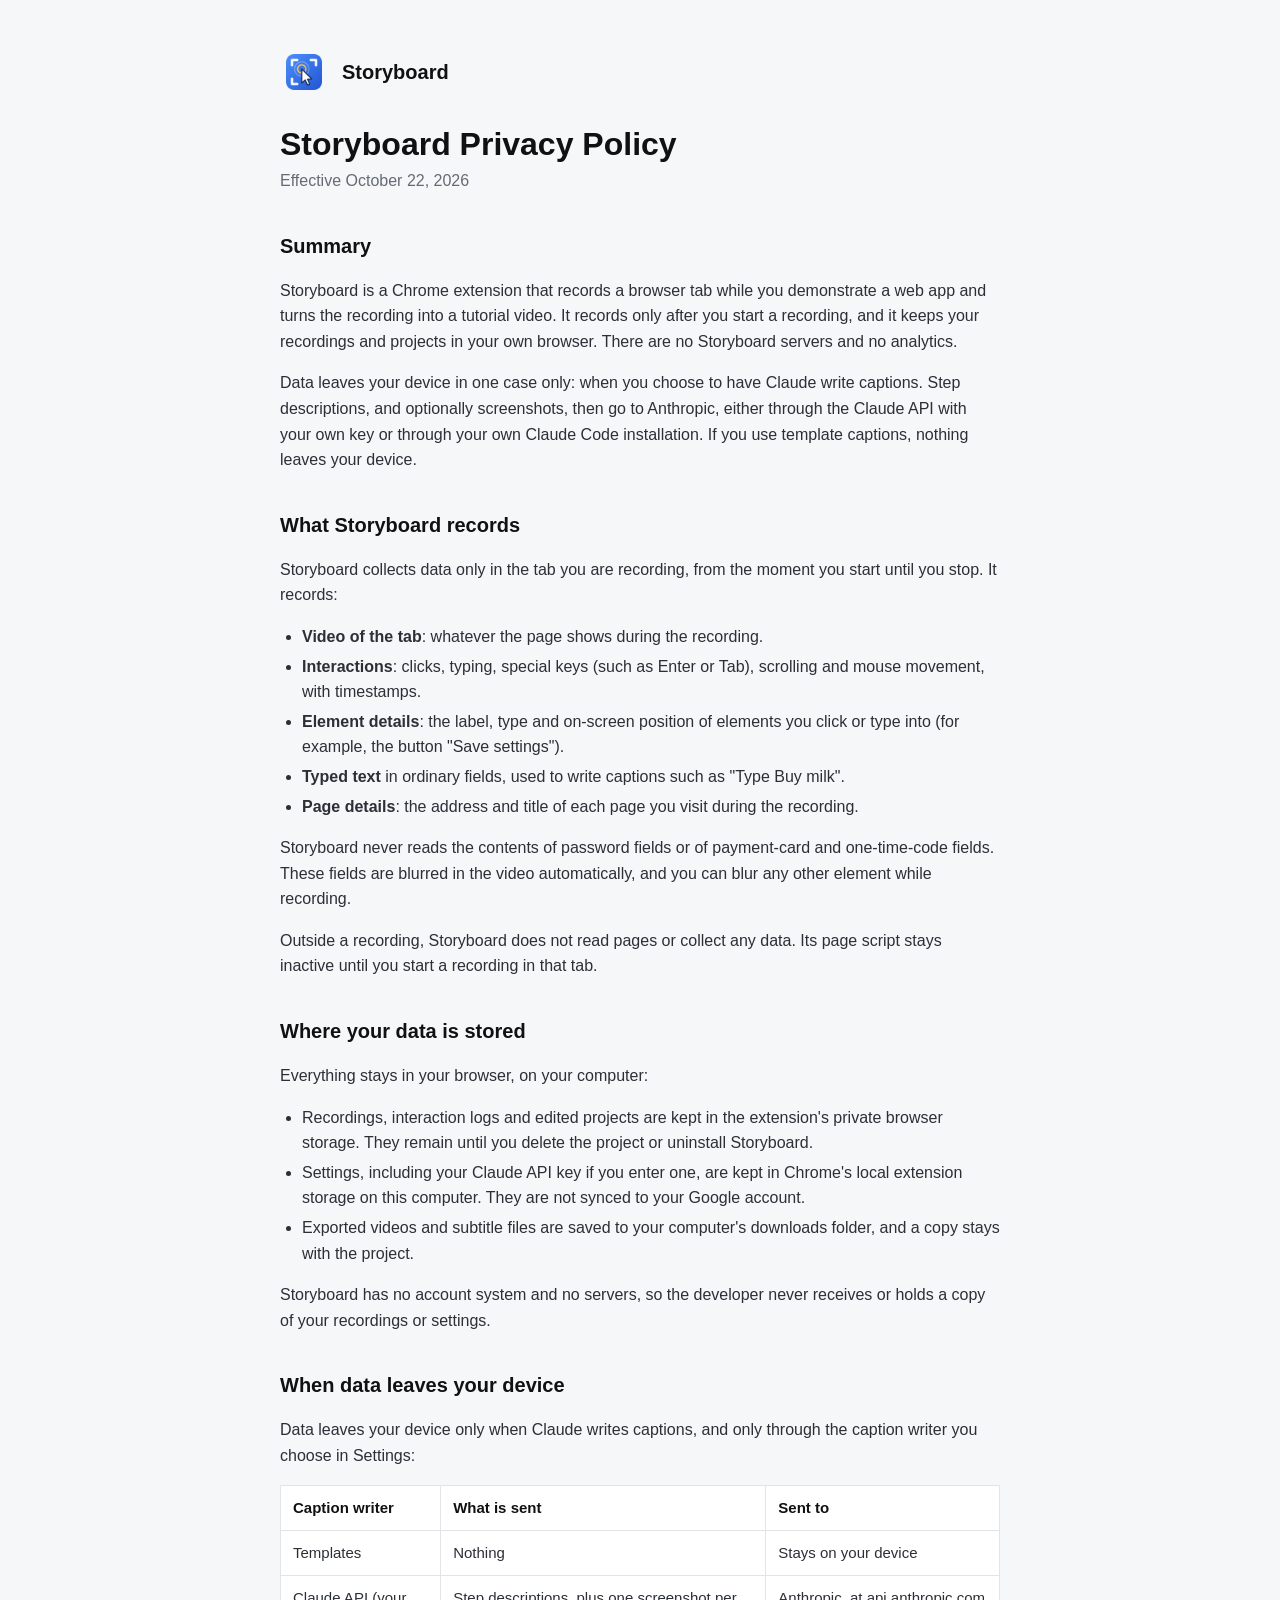
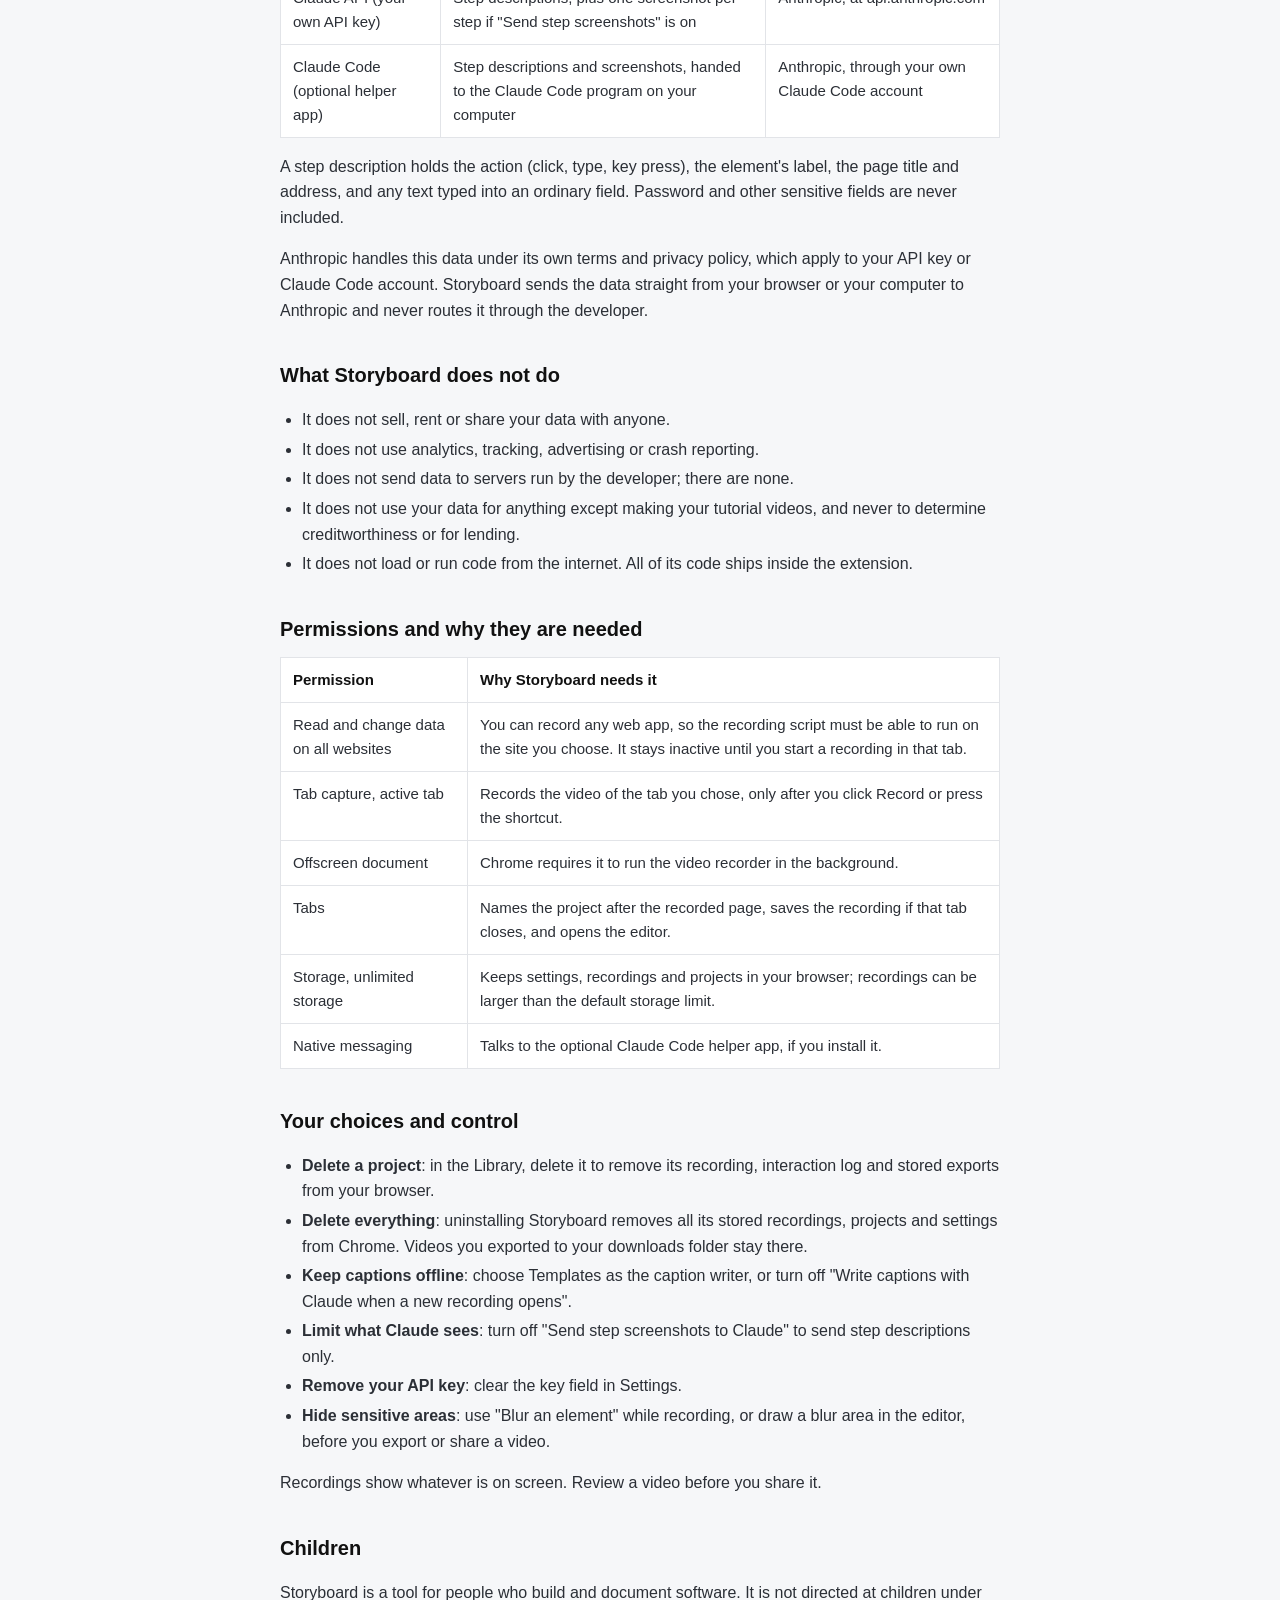
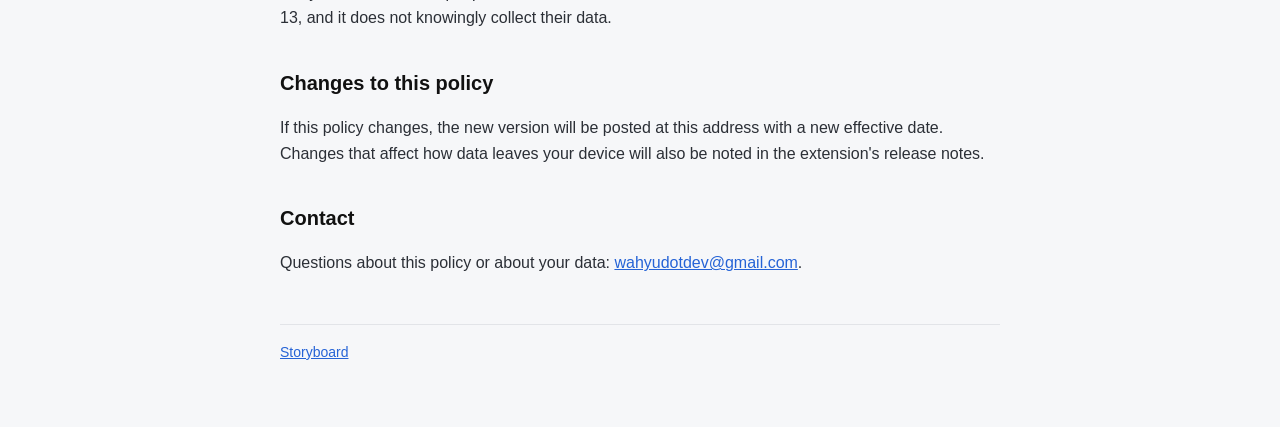
==== privacy/index.html @ 167a2e18 "Add Storyboard landing page and privacy policy Co-Authored-By: Claude Opus 5.5 (1M context) <noreply" ====
<!doctype html>
<html lang="en">
<head>
<meta charset="utf-8" />
<meta name="viewport" content="width=device-width, initial-scale=1" />
<title>Privacy Policy · Storyboard</title>
<meta name="description" content="How the Storyboard Chrome extension handles your data." />
<link rel="icon" href="../icon.png" />
<link rel="stylesheet" href="../style.css" />
</head>
<body>
<main>
  <header><img src="../icon.png" alt="" /><a href="../">Storyboard</a></header>
  <h1>Storyboard Privacy Policy</h1>
  <p class="meta">Effective October 22, 2026</p>

  <h2>Summary</h2>
  <p>Storyboard is a Chrome extension that records a browser tab while you demonstrate a web app and turns the recording into a tutorial video. It records only after you start a recording, and it keeps your recordings and projects in your own browser. There are no Storyboard servers and no analytics.</p>
  <p>Data leaves your device in one case only: when you choose to have Claude write captions. Step descriptions, and optionally screenshots, then go to Anthropic, either through the Claude API with your own key or through your own Claude Code installation. If you use template captions, nothing leaves your device.</p>

  <h2>What Storyboard records</h2>
  <p>Storyboard collects data only in the tab you are recording, from the moment you start until you stop. It records:</p>
  <ul>
    <li><strong>Video of the tab</strong>: whatever the page shows during the recording.</li>
    <li><strong>Interactions</strong>: clicks, typing, special keys (such as Enter or Tab), scrolling and mouse movement, with timestamps.</li>
    <li><strong>Element details</strong>: the label, type and on-screen position of elements you click or type into (for example, the button "Save settings").</li>
    <li><strong>Typed text</strong> in ordinary fields, used to write captions such as "Type Buy milk".</li>
    <li><strong>Page details</strong>: the address and title of each page you visit during the recording.</li>
  </ul>
  <p>Storyboard never reads the contents of password fields or of payment-card and one-time-code fields. These fields are blurred in the video automatically, and you can blur any other element while recording.</p>
  <p>Outside a recording, Storyboard does not read pages or collect any data. Its page script stays inactive until you start a recording in that tab.</p>

  <h2>Where your data is stored</h2>
  <p>Everything stays in your browser, on your computer:</p>
  <ul>
    <li>Recordings, interaction logs and edited projects are kept in the extension's private browser storage. They remain until you delete the project or uninstall Storyboard.</li>
    <li>Settings, including your Claude API key if you enter one, are kept in Chrome's local extension storage on this computer. They are not synced to your Google account.</li>
    <li>Exported videos and subtitle files are saved to your computer's downloads folder, and a copy stays with the project.</li>
  </ul>
  <p>Storyboard has no account system and no servers, so the developer never receives or holds a copy of your recordings or settings.</p>

  <h2>When data leaves your device</h2>
  <p>Data leaves your device only when Claude writes captions, and only through the caption writer you choose in Settings:</p>
  <table>
    <thead><tr><th>Caption writer</th><th>What is sent</th><th>Sent to</th></tr></thead>
    <tbody>
      <tr><td>Templates</td><td>Nothing</td><td>Stays on your device</td></tr>
      <tr><td>Claude API (your own API key)</td><td>Step descriptions, plus one screenshot per step if "Send step screenshots" is on</td><td>Anthropic, at api.anthropic.com</td></tr>
      <tr><td>Claude Code (optional helper app)</td><td>Step descriptions and screenshots, handed to the Claude Code program on your computer</td><td>Anthropic, through your own Claude Code account</td></tr>
    </tbody>
  </table>
  <p>A step description holds the action (click, type, key press), the element's label, the page title and address, and any text typed into an ordinary field. Password and other sensitive fields are never included.</p>
  <p>Anthropic handles this data under its own terms and privacy policy, which apply to your API key or Claude Code account. Storyboard sends the data straight from your browser or your computer to Anthropic and never routes it through the developer.</p>

  <h2>What Storyboard does not do</h2>
  <ul>
    <li>It does not sell, rent or share your data with anyone.</li>
    <li>It does not use analytics, tracking, advertising or crash reporting.</li>
    <li>It does not send data to servers run by the developer; there are none.</li>
    <li>It does not use your data for anything except making your tutorial videos, and never to determine creditworthiness or for lending.</li>
    <li>It does not load or run code from the internet. All of its code ships inside the extension.</li>
  </ul>

  <h2>Permissions and why they are needed</h2>
  <table>
    <thead><tr><th>Permission</th><th>Why Storyboard needs it</th></tr></thead>
    <tbody>
      <tr><td>Read and change data on all websites</td><td>You can record any web app, so the recording script must be able to run on the site you choose. It stays inactive until you start a recording in that tab.</td></tr>
      <tr><td>Tab capture, active tab</td><td>Records the video of the tab you chose, only after you click Record or press the shortcut.</td></tr>
      <tr><td>Offscreen document</td><td>Chrome requires it to run the video recorder in the background.</td></tr>
      <tr><td>Tabs</td><td>Names the project after the recorded page, saves the recording if that tab closes, and opens the editor.</td></tr>
      <tr><td>Storage, unlimited storage</td><td>Keeps settings, recordings and projects in your browser; recordings can be larger than the default storage limit.</td></tr>
      <tr><td>Native messaging</td><td>Talks to the optional Claude Code helper app, if you install it.</td></tr>
    </tbody>
  </table>

  <h2>Your choices and control</h2>
  <ul>
    <li><strong>Delete a project</strong>: in the Library, delete it to remove its recording, interaction log and stored exports from your browser.</li>
    <li><strong>Delete everything</strong>: uninstalling Storyboard removes all its stored recordings, projects and settings from Chrome. Videos you exported to your downloads folder stay there.</li>
    <li><strong>Keep captions offline</strong>: choose Templates as the caption writer, or turn off "Write captions with Claude when a new recording opens".</li>
    <li><strong>Limit what Claude sees</strong>: turn off "Send step screenshots to Claude" to send step descriptions only.</li>
    <li><strong>Remove your API key</strong>: clear the key field in Settings.</li>
    <li><strong>Hide sensitive areas</strong>: use "Blur an element" while recording, or draw a blur area in the editor, before you export or share a video.</li>
  </ul>
  <p>Recordings show whatever is on screen. Review a video before you share it.</p>

  <h2>Children</h2>
  <p>Storyboard is a tool for people who build and document software. It is not directed at children under 13, and it does not knowingly collect their data.</p>

  <h2>Changes to this policy</h2>
  <p>If this policy changes, the new version will be posted at this address with a new effective date. Changes that affect how data leaves your device will also be noted in the extension's release notes.</p>

  <h2>Contact</h2>
  <p>Questions about this policy or about your data: <a href="mailto:wahyudotdev@gmail.com">wahyudotdev@gmail.com</a>.</p>

  <footer><a href="../">Storyboard</a></footer>
</main>
</body>
</html>
---- style.css ----
:root {
  --bg: #121212; --panel: #1e1e1e; --line: #333; --text: #d6d6d6; --muted: #8a8a8a;
  --head: #fff; --blue: #4da3ff; --code: #161616;
  color-scheme: dark light;
}
@media (prefers-color-scheme: light) {
  :root { --bg: #f6f7f9; --panel: #fff; --line: #e2e4e8; --text: #2b2f36; --muted: #646b75; --head: #111; --blue: #2563d6; --code: #f0f2f5; }
}
* { box-sizing: border-box; }
body { margin: 0; background: var(--bg); color: var(--text); font: 16px/1.6 -apple-system, BlinkMacSystemFont, "Segoe UI", Inter, Roboto, sans-serif; }
main { max-width: 760px; margin: 0 auto; padding: 48px 20px 64px; }
header { display: flex; align-items: center; gap: 14px; margin-bottom: 28px; }
header img { width: 48px; height: 48px; }
header a { color: var(--head); text-decoration: none; font-size: 20px; font-weight: 600; }
h1 { color: var(--head); font-size: 32px; font-weight: 600; margin: 0 0 4px; line-height: 1.25; }
h2 { color: var(--head); font-size: 20px; font-weight: 600; margin: 36px 0 8px; }
.meta { color: var(--muted); margin: 0 0 24px; }
a { color: var(--blue); }
table { width: 100%; border-collapse: collapse; margin: 12px 0; font-size: 15px; background: var(--panel); }
th, td { text-align: left; vertical-align: top; padding: 10px 12px; border: 1px solid var(--line); }
th { color: var(--head); font-weight: 600; }
ul { padding-left: 22px; }
li { margin: 4px 0; }
footer { margin-top: 48px; padding-top: 16px; border-top: 1px solid var(--line); color: var(--muted); font-size: 14px; }
.lead { font-size: 18px; color: var(--muted); }
@media (max-width: 560px) { h1 { font-size: 26px; } table { font-size: 14px; } th, td { padding: 8px; } }
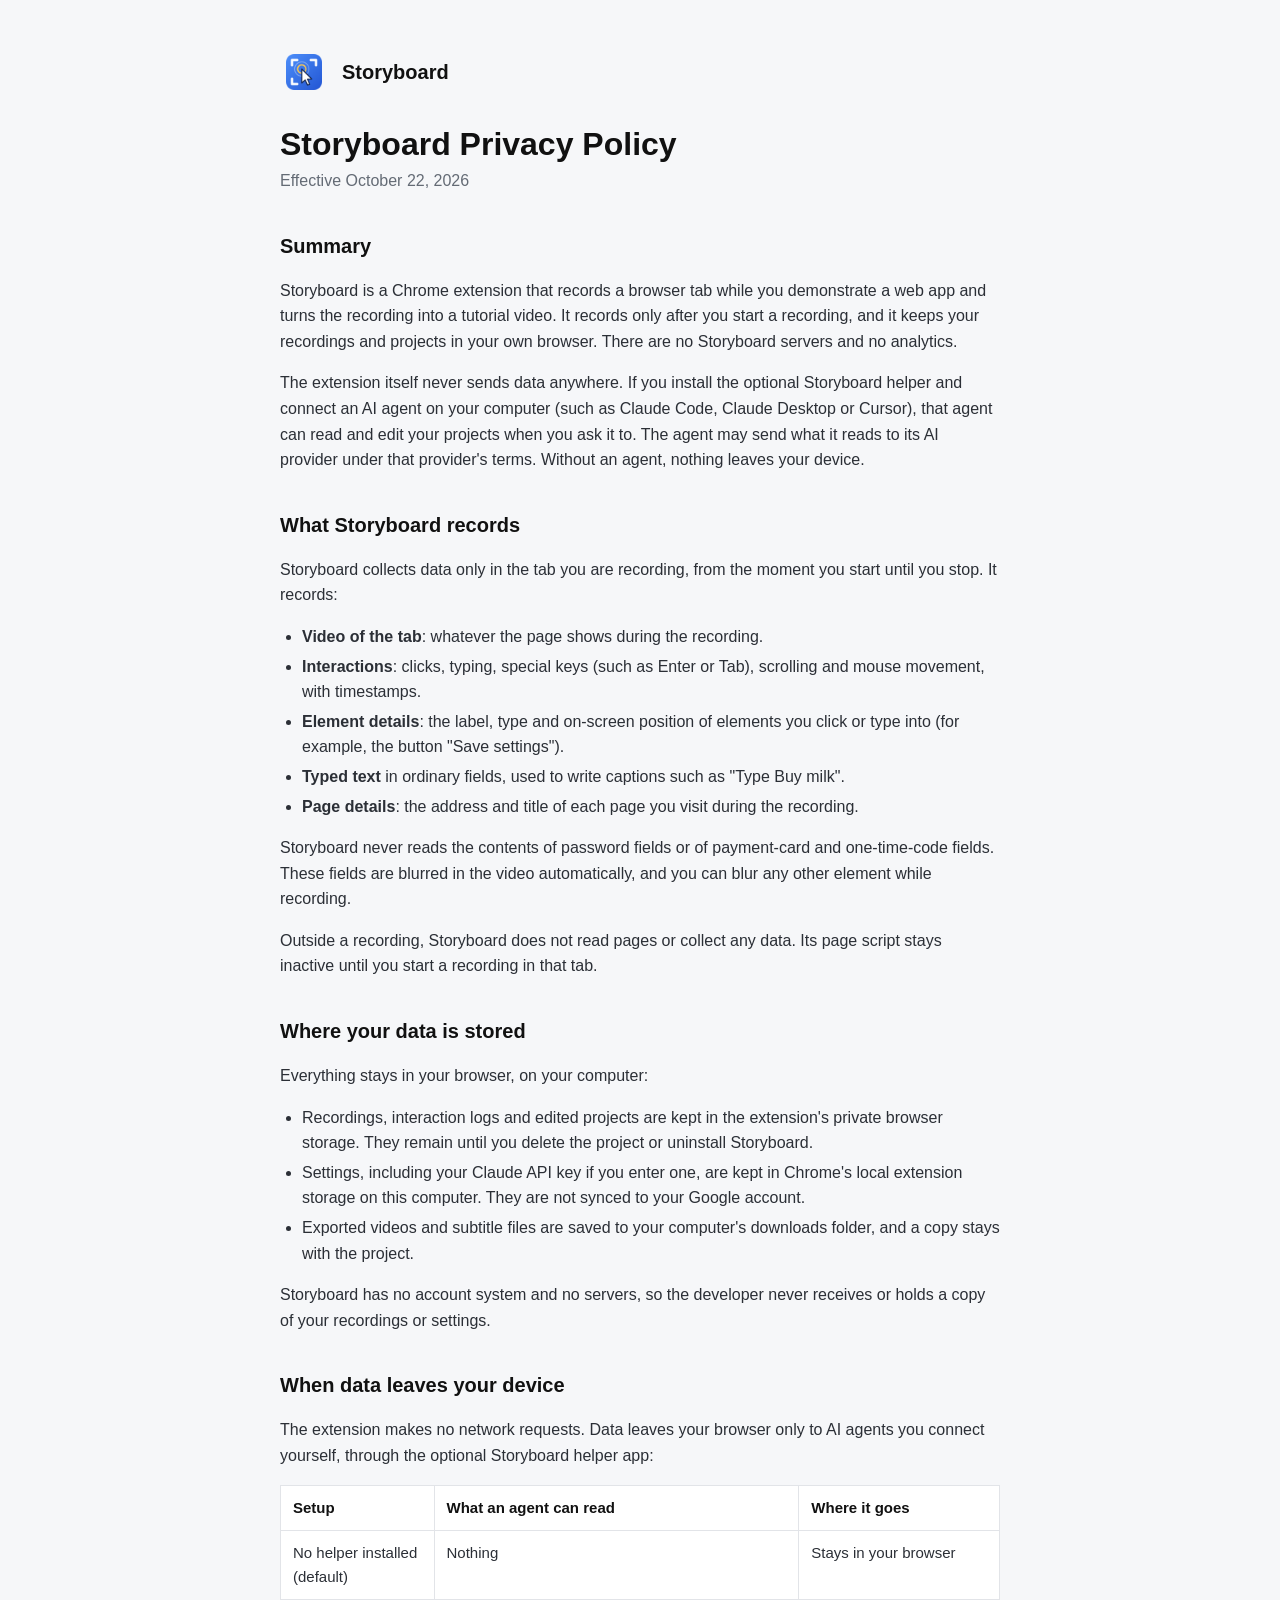
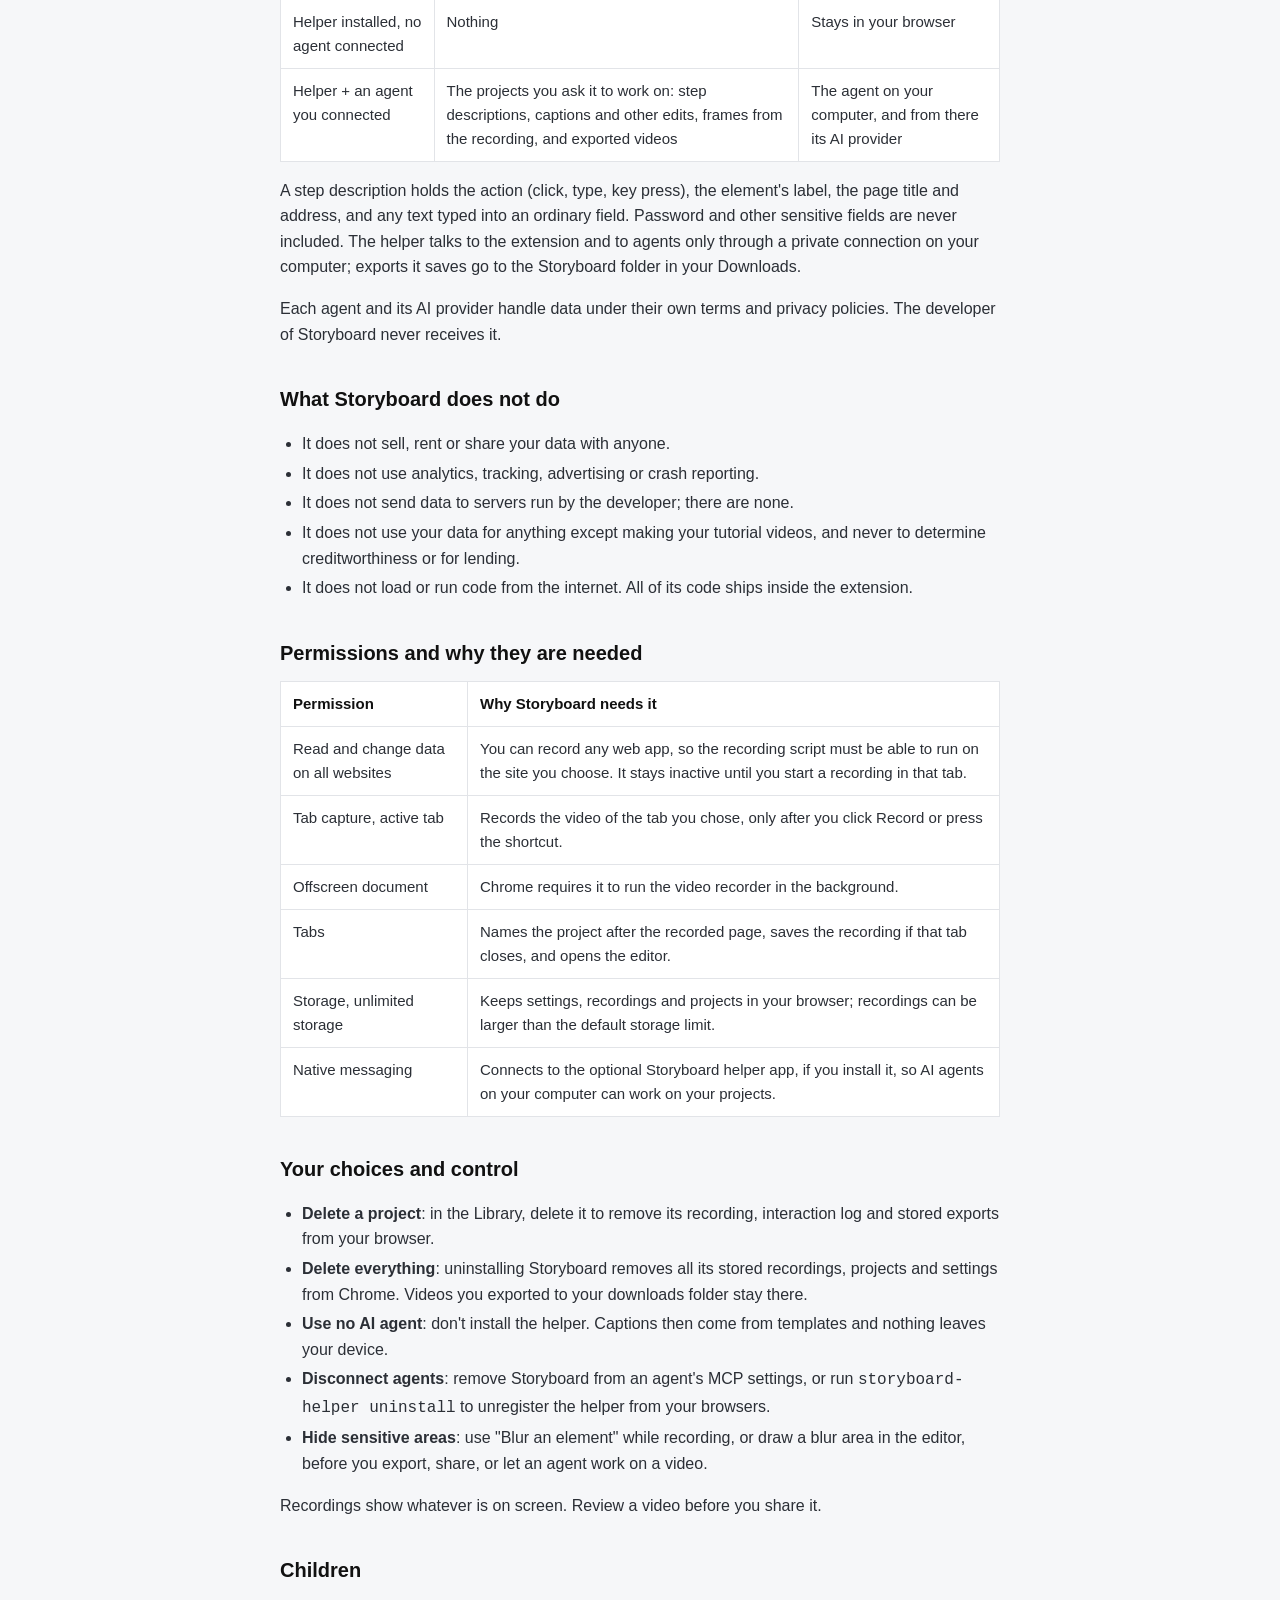
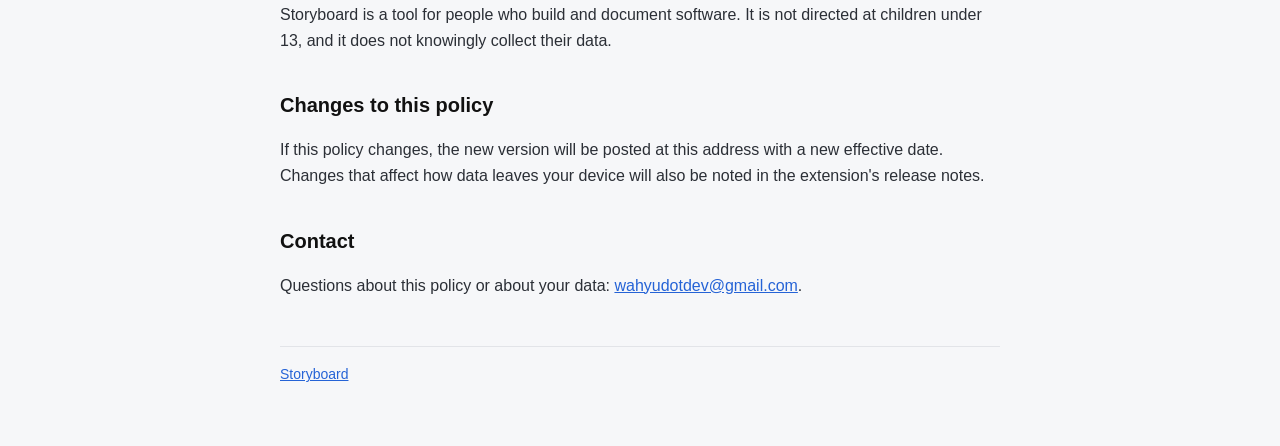
==== commit 26ac87fc: "Privacy policy: AI agents connect through the optional helper; the extension makes no network reques" ====
--- a/privacy/index.html
+++ b/privacy/index.html
@@ -16,7 +16,7 @@
 
   <h2>Summary</h2>
   <p>Storyboard is a Chrome extension that records a browser tab while you demonstrate a web app and turns the recording into a tutorial video. It records only after you start a recording, and it keeps your recordings and projects in your own browser. There are no Storyboard servers and no analytics.</p>
-  <p>Data leaves your device in one case only: when you choose to have Claude write captions. Step descriptions, and optionally screenshots, then go to Anthropic, either through the Claude API with your own key or through your own Claude Code installation. If you use template captions, nothing leaves your device.</p>
+  <p>The extension itself never sends data anywhere. If you install the optional Storyboard helper and connect an AI agent on your computer (such as Claude Code, Claude Desktop or Cursor), that agent can read and edit your projects when you ask it to. The agent may send what it reads to its AI provider under that provider's terms. Without an agent, nothing leaves your device.</p>
 
   <h2>What Storyboard records</h2>
   <p>Storyboard collects data only in the tab you are recording, from the moment you start until you stop. It records:</p>
@@ -40,17 +40,17 @@
   <p>Storyboard has no account system and no servers, so the developer never receives or holds a copy of your recordings or settings.</p>
 
   <h2>When data leaves your device</h2>
-  <p>Data leaves your device only when Claude writes captions, and only through the caption writer you choose in Settings:</p>
+  <p>The extension makes no network requests. Data leaves your browser only to AI agents you connect yourself, through the optional Storyboard helper app:</p>
   <table>
-    <thead><tr><th>Caption writer</th><th>What is sent</th><th>Sent to</th></tr></thead>
+    <thead><tr><th>Setup</th><th>What an agent can read</th><th>Where it goes</th></tr></thead>
     <tbody>
-      <tr><td>Templates</td><td>Nothing</td><td>Stays on your device</td></tr>
-      <tr><td>Claude API (your own API key)</td><td>Step descriptions, plus one screenshot per step if "Send step screenshots" is on</td><td>Anthropic, at api.anthropic.com</td></tr>
-      <tr><td>Claude Code (optional helper app)</td><td>Step descriptions and screenshots, handed to the Claude Code program on your computer</td><td>Anthropic, through your own Claude Code account</td></tr>
+      <tr><td>No helper installed (default)</td><td>Nothing</td><td>Stays in your browser</td></tr>
+      <tr><td>Helper installed, no agent connected</td><td>Nothing</td><td>Stays in your browser</td></tr>
+      <tr><td>Helper + an agent you connected</td><td>The projects you ask it to work on: step descriptions, captions and other edits, frames from the recording, and exported videos</td><td>The agent on your computer, and from there its AI provider</td></tr>
     </tbody>
   </table>
-  <p>A step description holds the action (click, type, key press), the element's label, the page title and address, and any text typed into an ordinary field. Password and other sensitive fields are never included.</p>
-  <p>Anthropic handles this data under its own terms and privacy policy, which apply to your API key or Claude Code account. Storyboard sends the data straight from your browser or your computer to Anthropic and never routes it through the developer.</p>
+  <p>A step description holds the action (click, type, key press), the element's label, the page title and address, and any text typed into an ordinary field. Password and other sensitive fields are never included. The helper talks to the extension and to agents only through a private connection on your computer; exports it saves go to the Storyboard folder in your Downloads.</p>
+  <p>Each agent and its AI provider handle data under their own terms and privacy policies. The developer of Storyboard never receives it.</p>
 
   <h2>What Storyboard does not do</h2>
   <ul>
@@ -70,7 +70,7 @@
       <tr><td>Offscreen document</td><td>Chrome requires it to run the video recorder in the background.</td></tr>
       <tr><td>Tabs</td><td>Names the project after the recorded page, saves the recording if that tab closes, and opens the editor.</td></tr>
       <tr><td>Storage, unlimited storage</td><td>Keeps settings, recordings and projects in your browser; recordings can be larger than the default storage limit.</td></tr>
-      <tr><td>Native messaging</td><td>Talks to the optional Claude Code helper app, if you install it.</td></tr>
+      <tr><td>Native messaging</td><td>Connects to the optional Storyboard helper app, if you install it, so AI agents on your computer can work on your projects.</td></tr>
     </tbody>
   </table>
 
@@ -78,10 +78,9 @@
   <ul>
     <li><strong>Delete a project</strong>: in the Library, delete it to remove its recording, interaction log and stored exports from your browser.</li>
     <li><strong>Delete everything</strong>: uninstalling Storyboard removes all its stored recordings, projects and settings from Chrome. Videos you exported to your downloads folder stay there.</li>
-    <li><strong>Keep captions offline</strong>: choose Templates as the caption writer, or turn off "Write captions with Claude when a new recording opens".</li>
-    <li><strong>Limit what Claude sees</strong>: turn off "Send step screenshots to Claude" to send step descriptions only.</li>
-    <li><strong>Remove your API key</strong>: clear the key field in Settings.</li>
-    <li><strong>Hide sensitive areas</strong>: use "Blur an element" while recording, or draw a blur area in the editor, before you export or share a video.</li>
+    <li><strong>Use no AI agent</strong>: don't install the helper. Captions then come from templates and nothing leaves your device.</li>
+    <li><strong>Disconnect agents</strong>: remove Storyboard from an agent's MCP settings, or run <code>storyboard-helper uninstall</code> to unregister the helper from your browsers.</li>
+    <li><strong>Hide sensitive areas</strong>: use "Blur an element" while recording, or draw a blur area in the editor, before you export, share, or let an agent work on a video.</li>
   </ul>
   <p>Recordings show whatever is on screen. Review a video before you share it.</p>
 
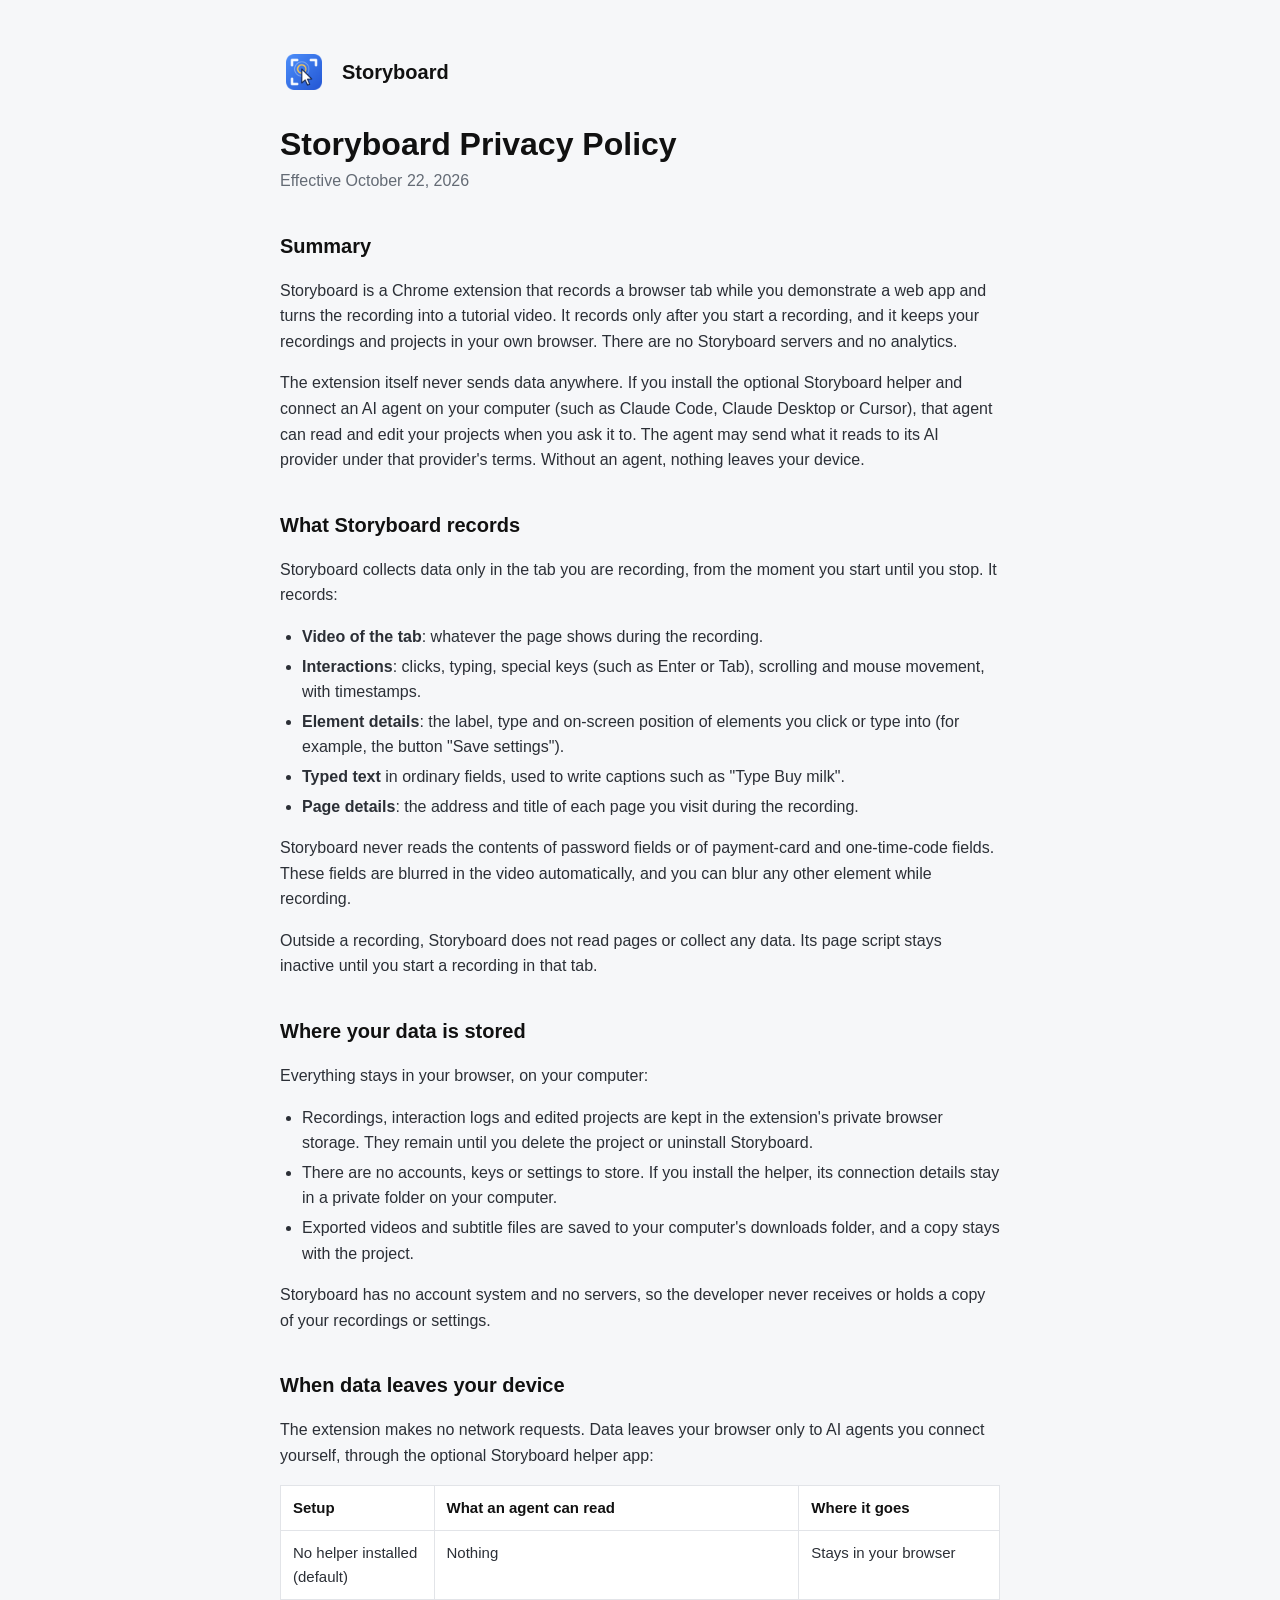
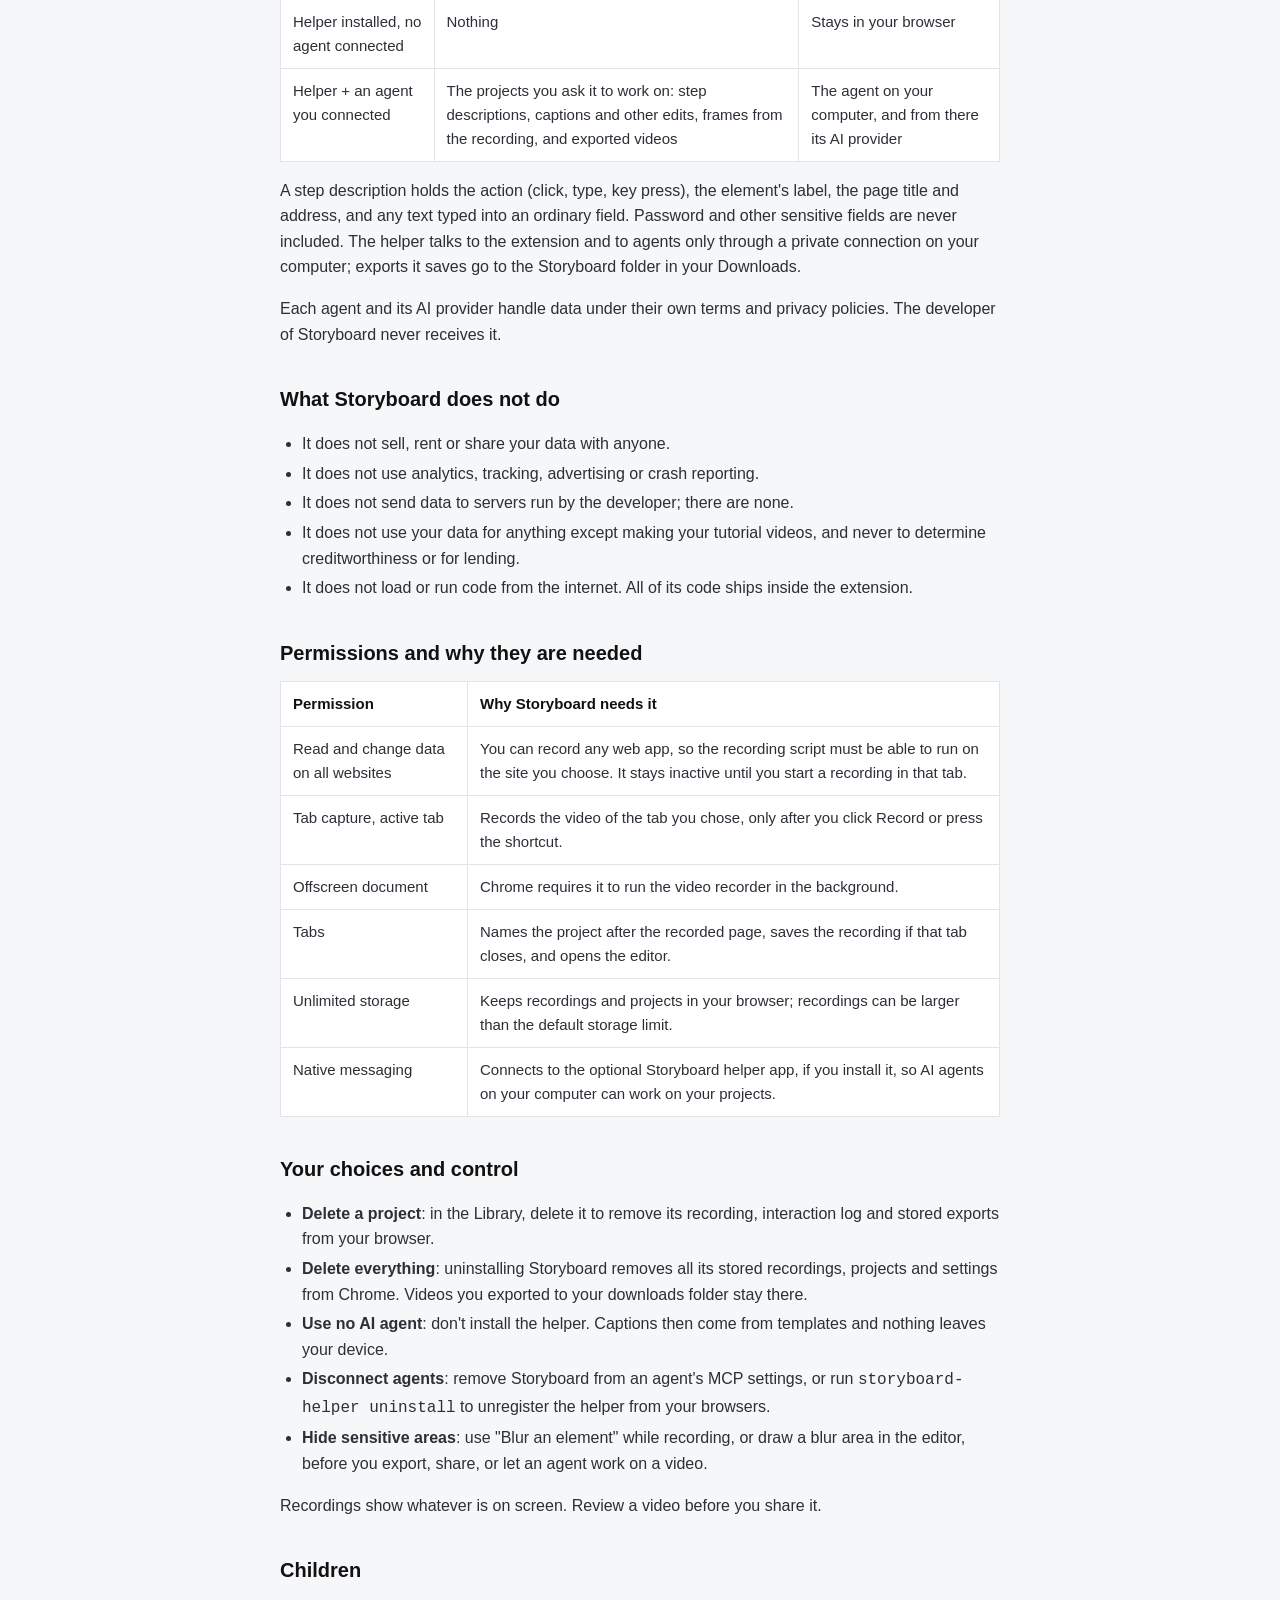
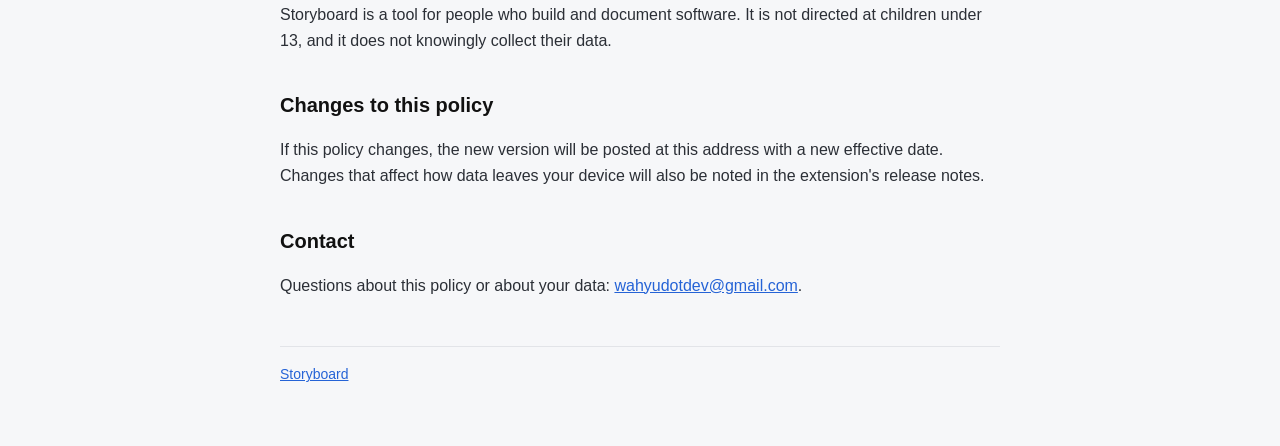
==== commit 7e88be3d: "Privacy policy: no stored settings; storage permission removed Co-Authored-By: Claude Opus 5.5 (1M c" ====
--- a/privacy/index.html
+++ b/privacy/index.html
@@ -34,7 +34,7 @@
   <p>Everything stays in your browser, on your computer:</p>
   <ul>
     <li>Recordings, interaction logs and edited projects are kept in the extension's private browser storage. They remain until you delete the project or uninstall Storyboard.</li>
-    <li>Settings, including your Claude API key if you enter one, are kept in Chrome's local extension storage on this computer. They are not synced to your Google account.</li>
+    <li>There are no accounts, keys or settings to store. If you install the helper, its connection details stay in a private folder on your computer.</li>
     <li>Exported videos and subtitle files are saved to your computer's downloads folder, and a copy stays with the project.</li>
   </ul>
   <p>Storyboard has no account system and no servers, so the developer never receives or holds a copy of your recordings or settings.</p>
@@ -69,7 +69,7 @@
       <tr><td>Tab capture, active tab</td><td>Records the video of the tab you chose, only after you click Record or press the shortcut.</td></tr>
       <tr><td>Offscreen document</td><td>Chrome requires it to run the video recorder in the background.</td></tr>
       <tr><td>Tabs</td><td>Names the project after the recorded page, saves the recording if that tab closes, and opens the editor.</td></tr>
-      <tr><td>Storage, unlimited storage</td><td>Keeps settings, recordings and projects in your browser; recordings can be larger than the default storage limit.</td></tr>
+      <tr><td>Unlimited storage</td><td>Keeps recordings and projects in your browser; recordings can be larger than the default storage limit.</td></tr>
       <tr><td>Native messaging</td><td>Connects to the optional Storyboard helper app, if you install it, so AI agents on your computer can work on your projects.</td></tr>
     </tbody>
   </table>
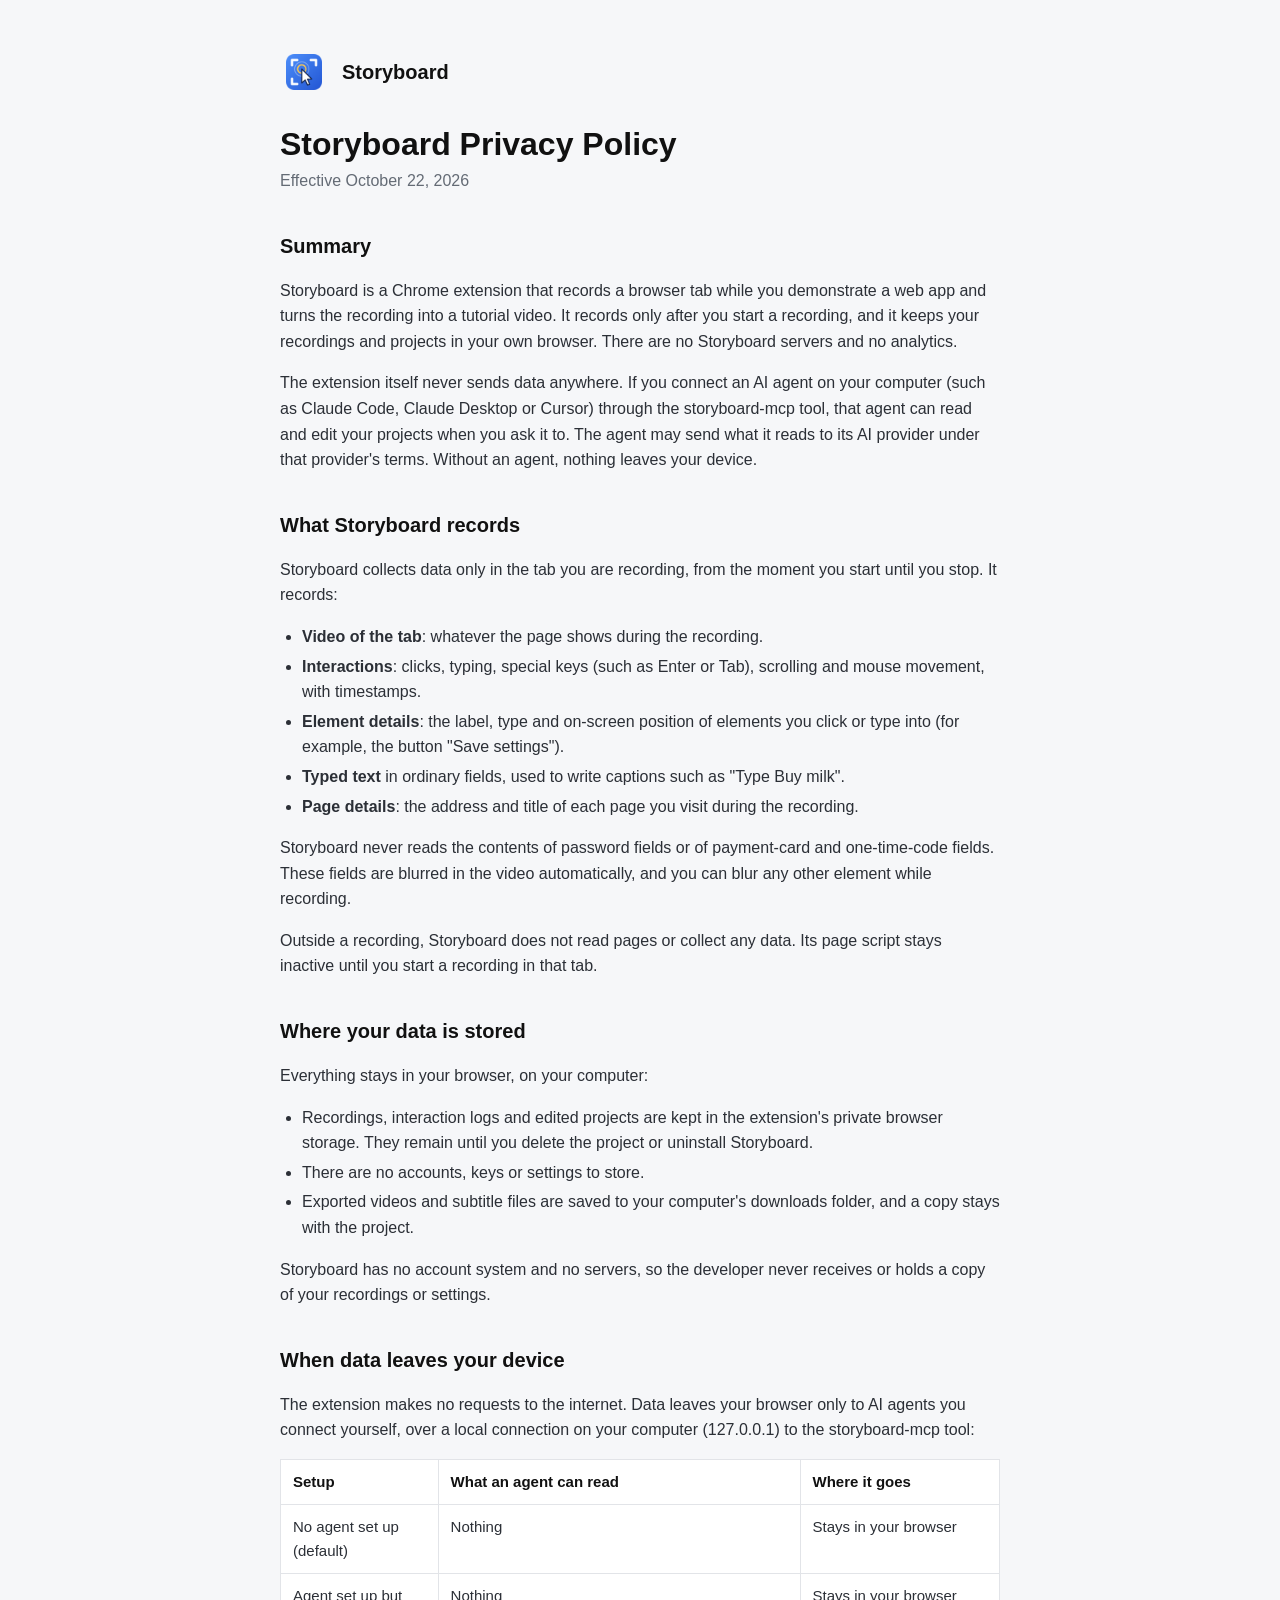
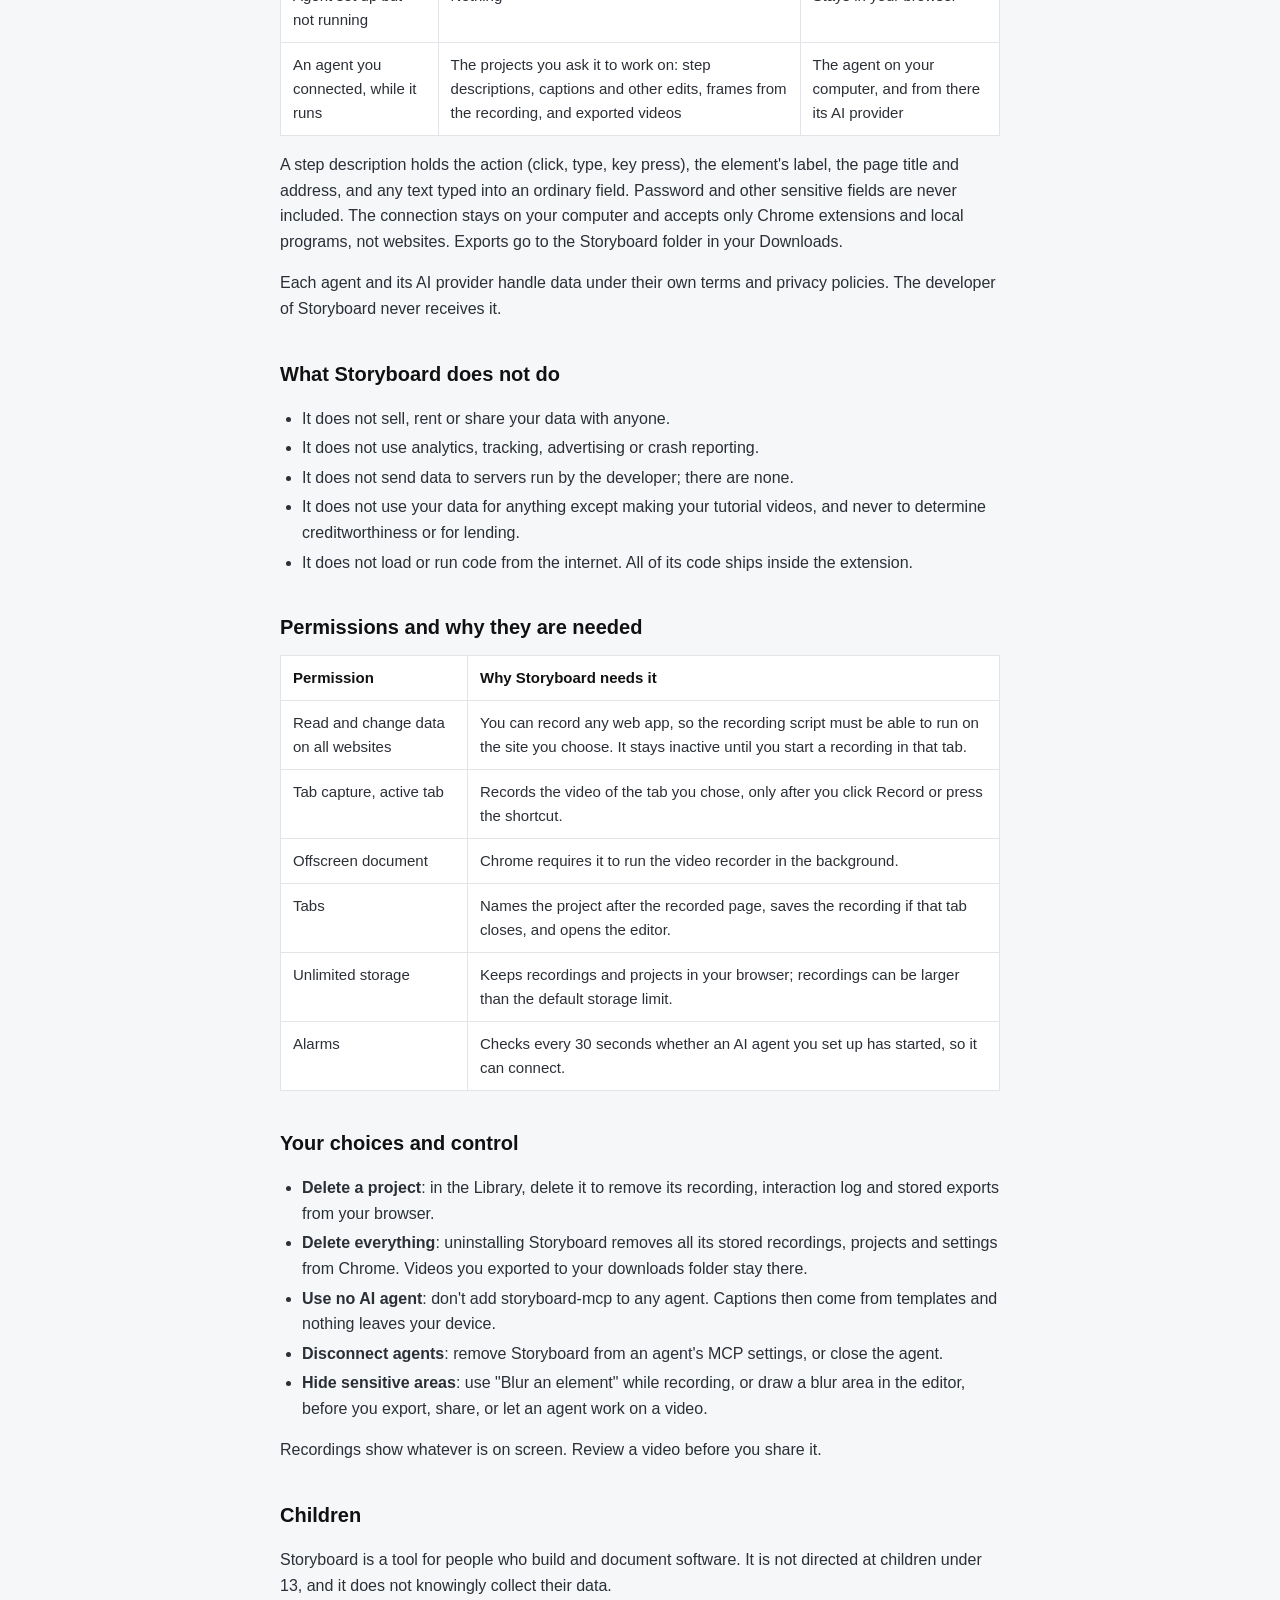
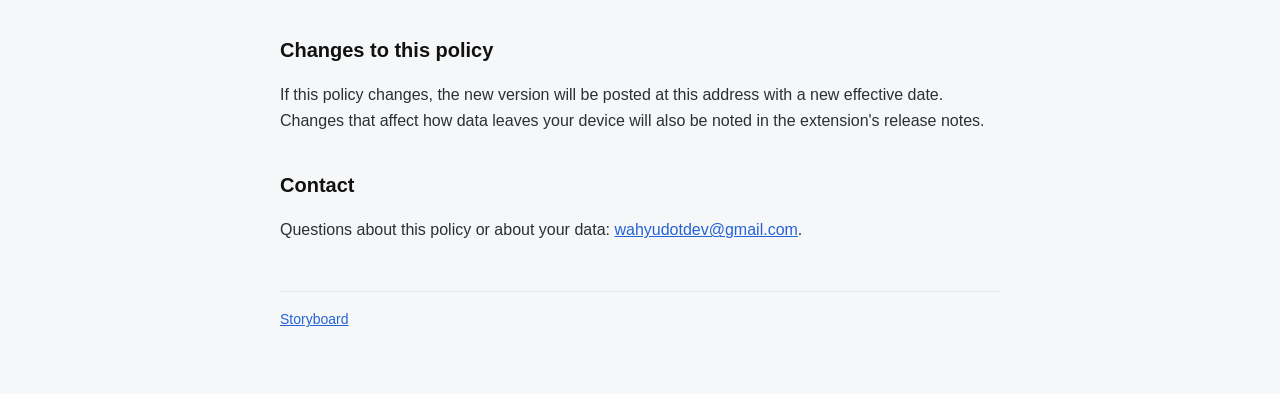
==== commit c1974442: "Privacy policy: agents connect through storyboard-mcp over a local connection Co-Authored-By: Claude" ====
--- a/privacy/index.html
+++ b/privacy/index.html
@@ -16,7 +16,7 @@
 
   <h2>Summary</h2>
   <p>Storyboard is a Chrome extension that records a browser tab while you demonstrate a web app and turns the recording into a tutorial video. It records only after you start a recording, and it keeps your recordings and projects in your own browser. There are no Storyboard servers and no analytics.</p>
-  <p>The extension itself never sends data anywhere. If you install the optional Storyboard helper and connect an AI agent on your computer (such as Claude Code, Claude Desktop or Cursor), that agent can read and edit your projects when you ask it to. The agent may send what it reads to its AI provider under that provider's terms. Without an agent, nothing leaves your device.</p>
+  <p>The extension itself never sends data anywhere. If you connect an AI agent on your computer (such as Claude Code, Claude Desktop or Cursor) through the storyboard-mcp tool, that agent can read and edit your projects when you ask it to. The agent may send what it reads to its AI provider under that provider's terms. Without an agent, nothing leaves your device.</p>
 
   <h2>What Storyboard records</h2>
   <p>Storyboard collects data only in the tab you are recording, from the moment you start until you stop. It records:</p>
@@ -34,22 +34,22 @@
   <p>Everything stays in your browser, on your computer:</p>
   <ul>
     <li>Recordings, interaction logs and edited projects are kept in the extension's private browser storage. They remain until you delete the project or uninstall Storyboard.</li>
-    <li>There are no accounts, keys or settings to store. If you install the helper, its connection details stay in a private folder on your computer.</li>
+    <li>There are no accounts, keys or settings to store.</li>
     <li>Exported videos and subtitle files are saved to your computer's downloads folder, and a copy stays with the project.</li>
   </ul>
   <p>Storyboard has no account system and no servers, so the developer never receives or holds a copy of your recordings or settings.</p>
 
   <h2>When data leaves your device</h2>
-  <p>The extension makes no network requests. Data leaves your browser only to AI agents you connect yourself, through the optional Storyboard helper app:</p>
+  <p>The extension makes no requests to the internet. Data leaves your browser only to AI agents you connect yourself, over a local connection on your computer (127.0.0.1) to the storyboard-mcp tool:</p>
   <table>
     <thead><tr><th>Setup</th><th>What an agent can read</th><th>Where it goes</th></tr></thead>
     <tbody>
-      <tr><td>No helper installed (default)</td><td>Nothing</td><td>Stays in your browser</td></tr>
-      <tr><td>Helper installed, no agent connected</td><td>Nothing</td><td>Stays in your browser</td></tr>
-      <tr><td>Helper + an agent you connected</td><td>The projects you ask it to work on: step descriptions, captions and other edits, frames from the recording, and exported videos</td><td>The agent on your computer, and from there its AI provider</td></tr>
+      <tr><td>No agent set up (default)</td><td>Nothing</td><td>Stays in your browser</td></tr>
+      <tr><td>Agent set up but not running</td><td>Nothing</td><td>Stays in your browser</td></tr>
+      <tr><td>An agent you connected, while it runs</td><td>The projects you ask it to work on: step descriptions, captions and other edits, frames from the recording, and exported videos</td><td>The agent on your computer, and from there its AI provider</td></tr>
     </tbody>
   </table>
-  <p>A step description holds the action (click, type, key press), the element's label, the page title and address, and any text typed into an ordinary field. Password and other sensitive fields are never included. The helper talks to the extension and to agents only through a private connection on your computer; exports it saves go to the Storyboard folder in your Downloads.</p>
+  <p>A step description holds the action (click, type, key press), the element's label, the page title and address, and any text typed into an ordinary field. Password and other sensitive fields are never included. The connection stays on your computer and accepts only Chrome extensions and local programs, not websites. Exports go to the Storyboard folder in your Downloads.</p>
   <p>Each agent and its AI provider handle data under their own terms and privacy policies. The developer of Storyboard never receives it.</p>
 
   <h2>What Storyboard does not do</h2>
@@ -70,7 +70,7 @@
       <tr><td>Offscreen document</td><td>Chrome requires it to run the video recorder in the background.</td></tr>
       <tr><td>Tabs</td><td>Names the project after the recorded page, saves the recording if that tab closes, and opens the editor.</td></tr>
       <tr><td>Unlimited storage</td><td>Keeps recordings and projects in your browser; recordings can be larger than the default storage limit.</td></tr>
-      <tr><td>Native messaging</td><td>Connects to the optional Storyboard helper app, if you install it, so AI agents on your computer can work on your projects.</td></tr>
+      <tr><td>Alarms</td><td>Checks every 30 seconds whether an AI agent you set up has started, so it can connect.</td></tr>
     </tbody>
   </table>
 
@@ -78,8 +78,8 @@
   <ul>
     <li><strong>Delete a project</strong>: in the Library, delete it to remove its recording, interaction log and stored exports from your browser.</li>
     <li><strong>Delete everything</strong>: uninstalling Storyboard removes all its stored recordings, projects and settings from Chrome. Videos you exported to your downloads folder stay there.</li>
-    <li><strong>Use no AI agent</strong>: don't install the helper. Captions then come from templates and nothing leaves your device.</li>
-    <li><strong>Disconnect agents</strong>: remove Storyboard from an agent's MCP settings, or run <code>storyboard-helper uninstall</code> to unregister the helper from your browsers.</li>
+    <li><strong>Use no AI agent</strong>: don't add storyboard-mcp to any agent. Captions then come from templates and nothing leaves your device.</li>
+    <li><strong>Disconnect agents</strong>: remove Storyboard from an agent's MCP settings, or close the agent.</li>
     <li><strong>Hide sensitive areas</strong>: use "Blur an element" while recording, or draw a blur area in the editor, before you export, share, or let an agent work on a video.</li>
   </ul>
   <p>Recordings show whatever is on screen. Review a video before you share it.</p>
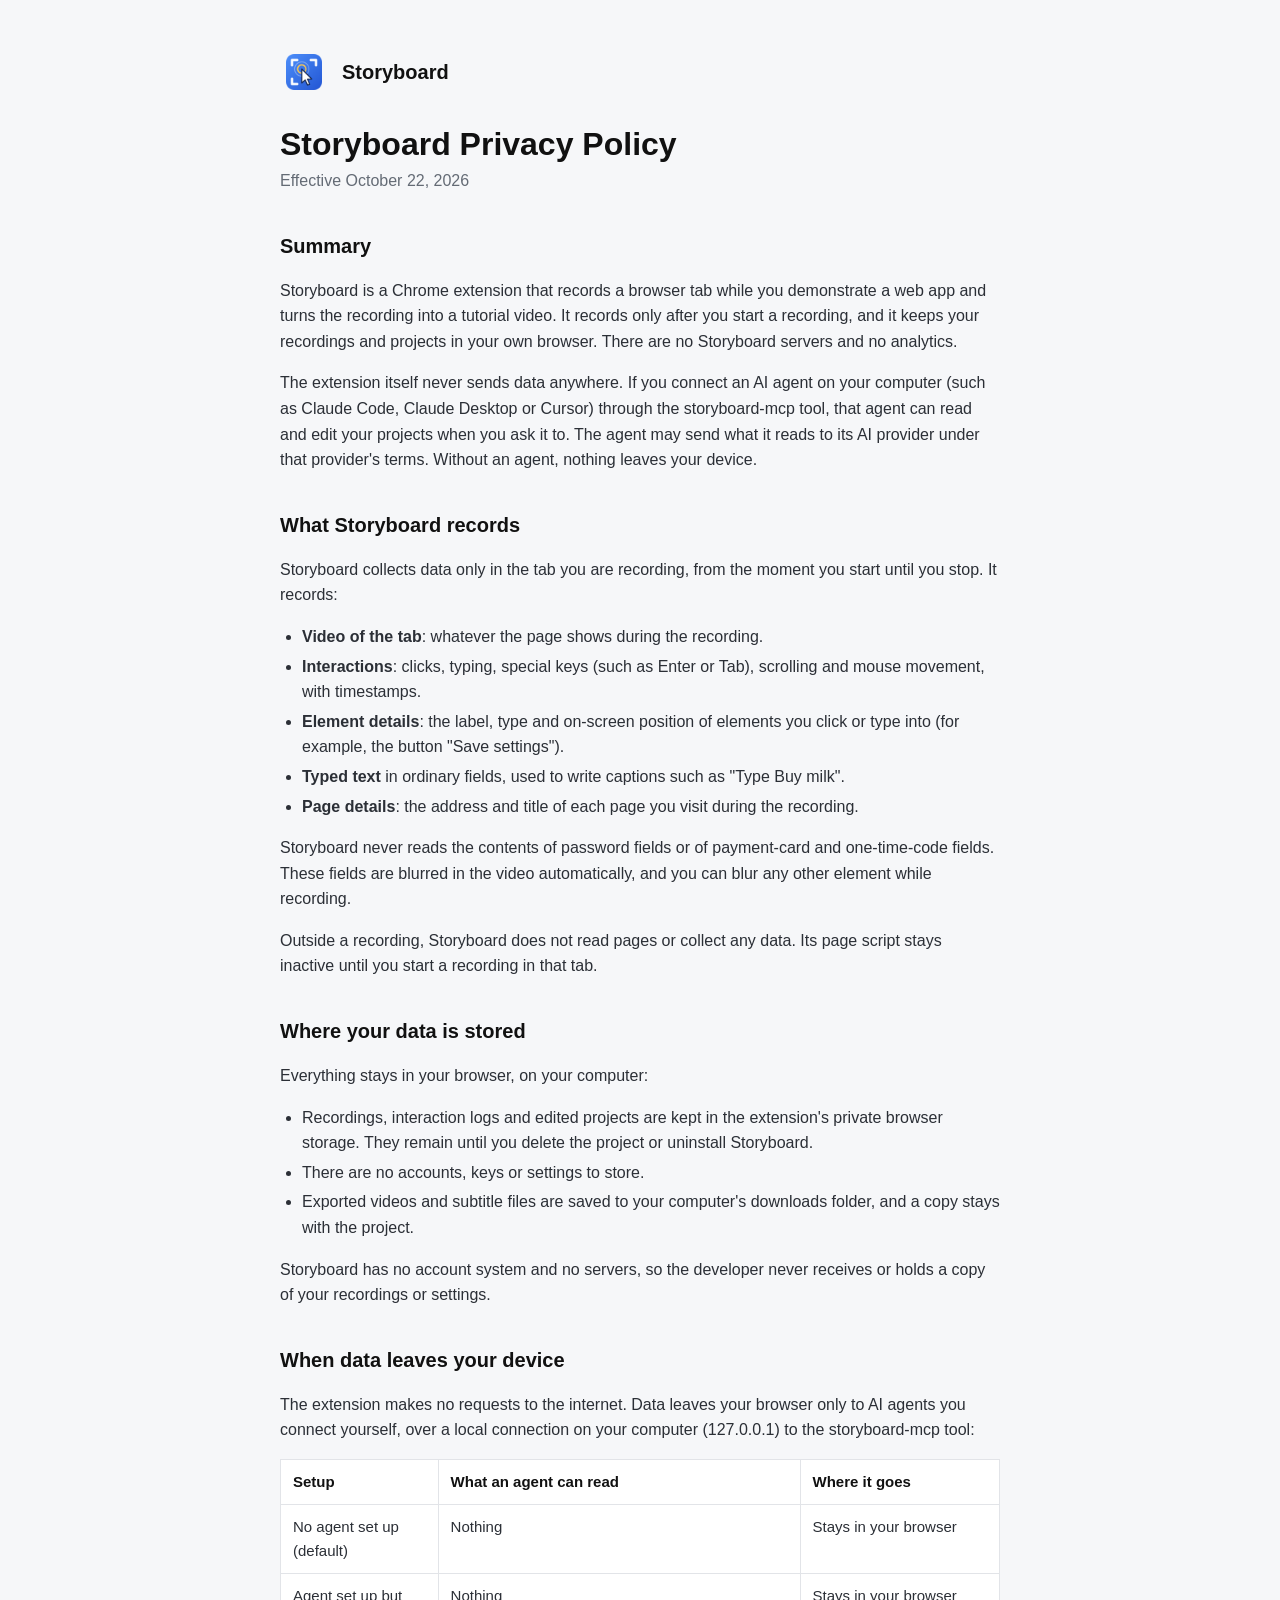
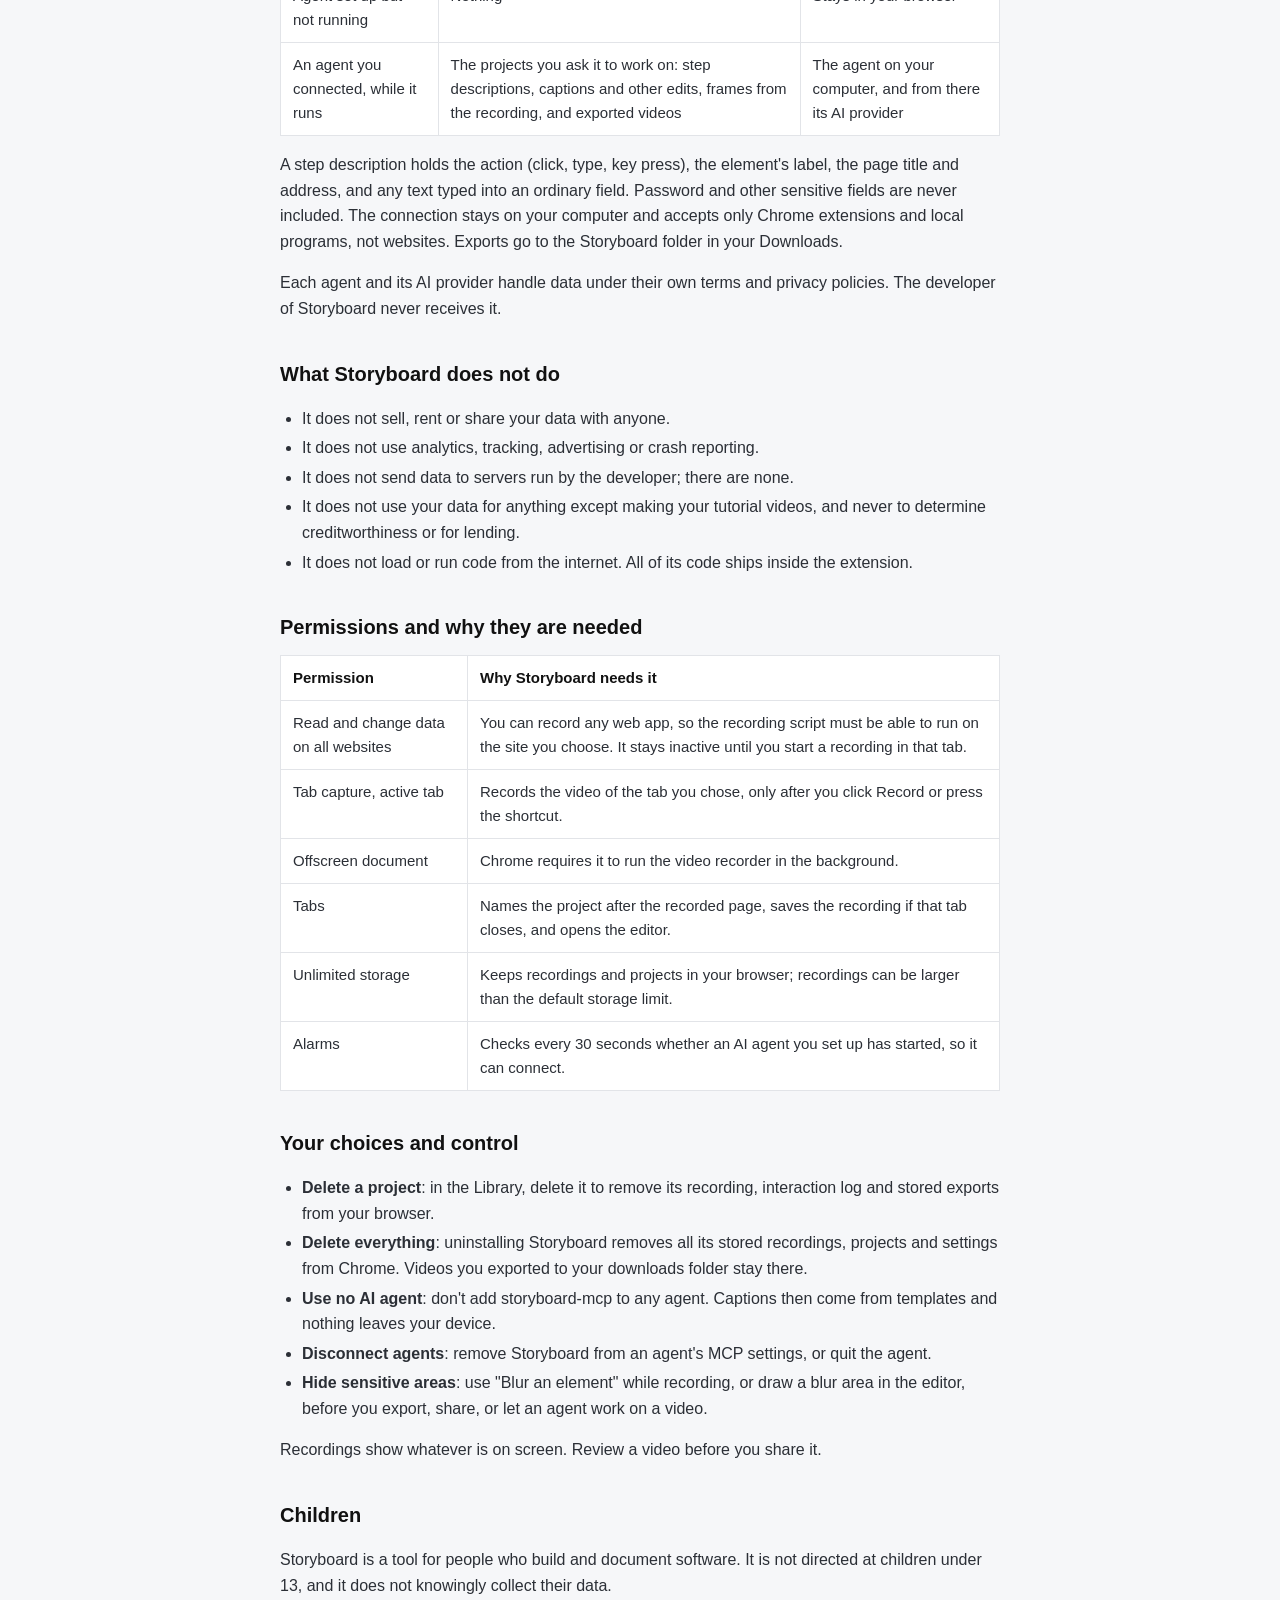
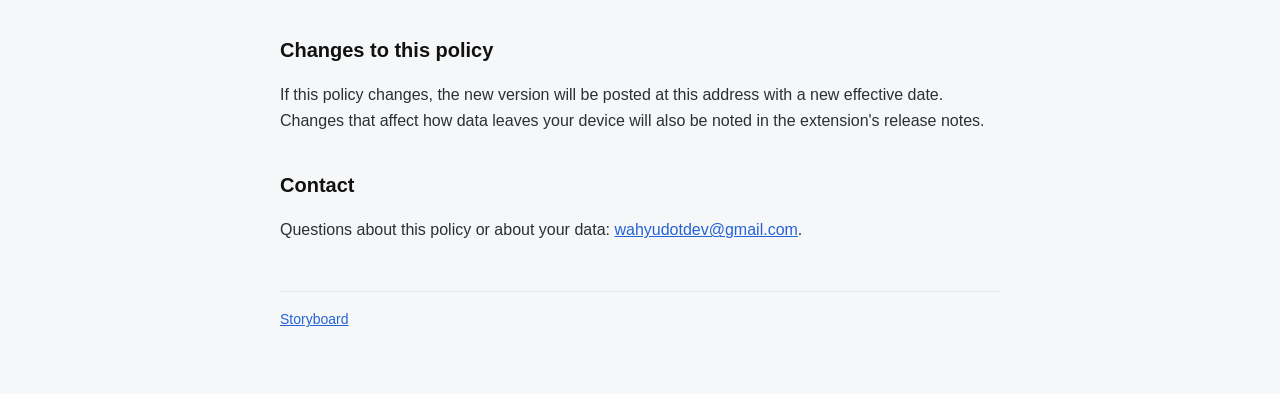
==== commit a85e11c7: "Privacy policy wording Co-Authored-By: Claude Opus 5.5 (1M context) <noreply@anthropic.com>" ====
--- a/privacy/index.html
+++ b/privacy/index.html
@@ -79,7 +79,7 @@
     <li><strong>Delete a project</strong>: in the Library, delete it to remove its recording, interaction log and stored exports from your browser.</li>
     <li><strong>Delete everything</strong>: uninstalling Storyboard removes all its stored recordings, projects and settings from Chrome. Videos you exported to your downloads folder stay there.</li>
     <li><strong>Use no AI agent</strong>: don't add storyboard-mcp to any agent. Captions then come from templates and nothing leaves your device.</li>
-    <li><strong>Disconnect agents</strong>: remove Storyboard from an agent's MCP settings, or close the agent.</li>
+    <li><strong>Disconnect agents</strong>: remove Storyboard from an agent's MCP settings, or quit the agent.</li>
     <li><strong>Hide sensitive areas</strong>: use "Blur an element" while recording, or draw a blur area in the editor, before you export, share, or let an agent work on a video.</li>
   </ul>
   <p>Recordings show whatever is on screen. Review a video before you share it.</p>
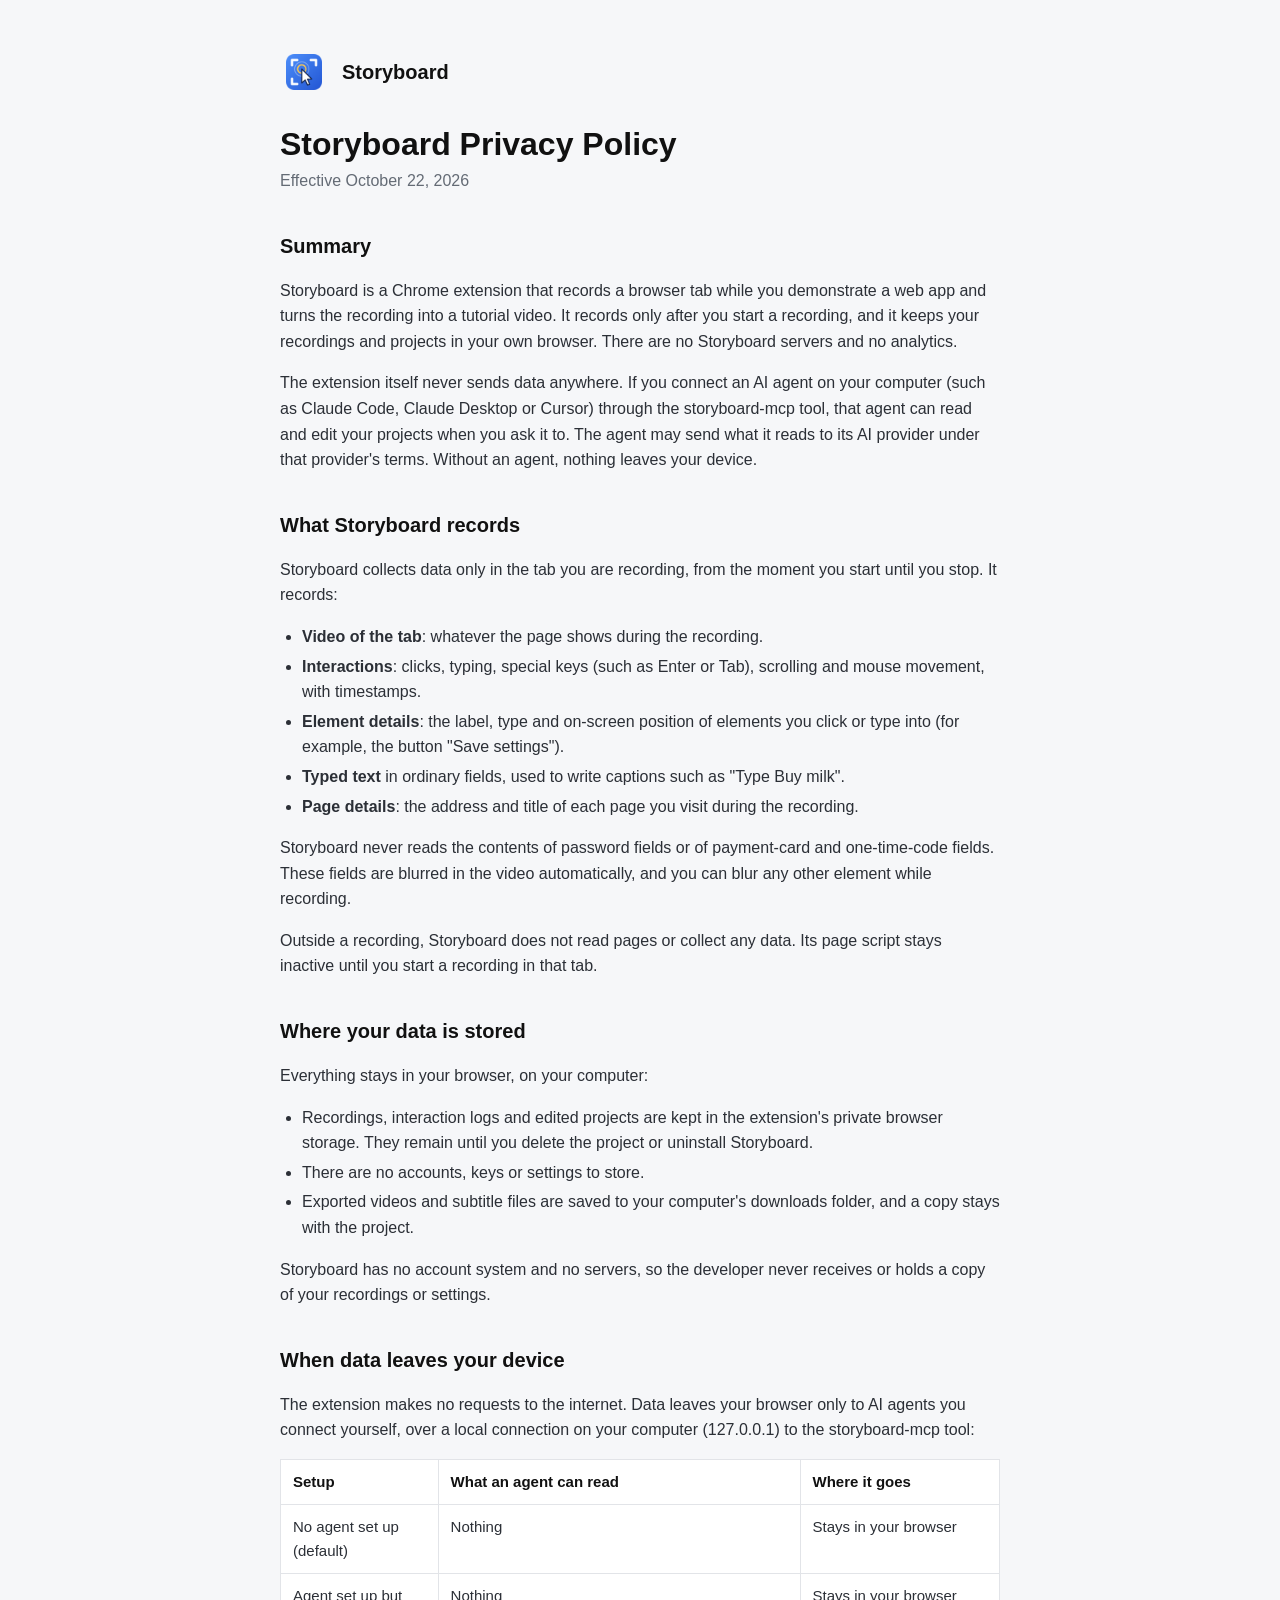
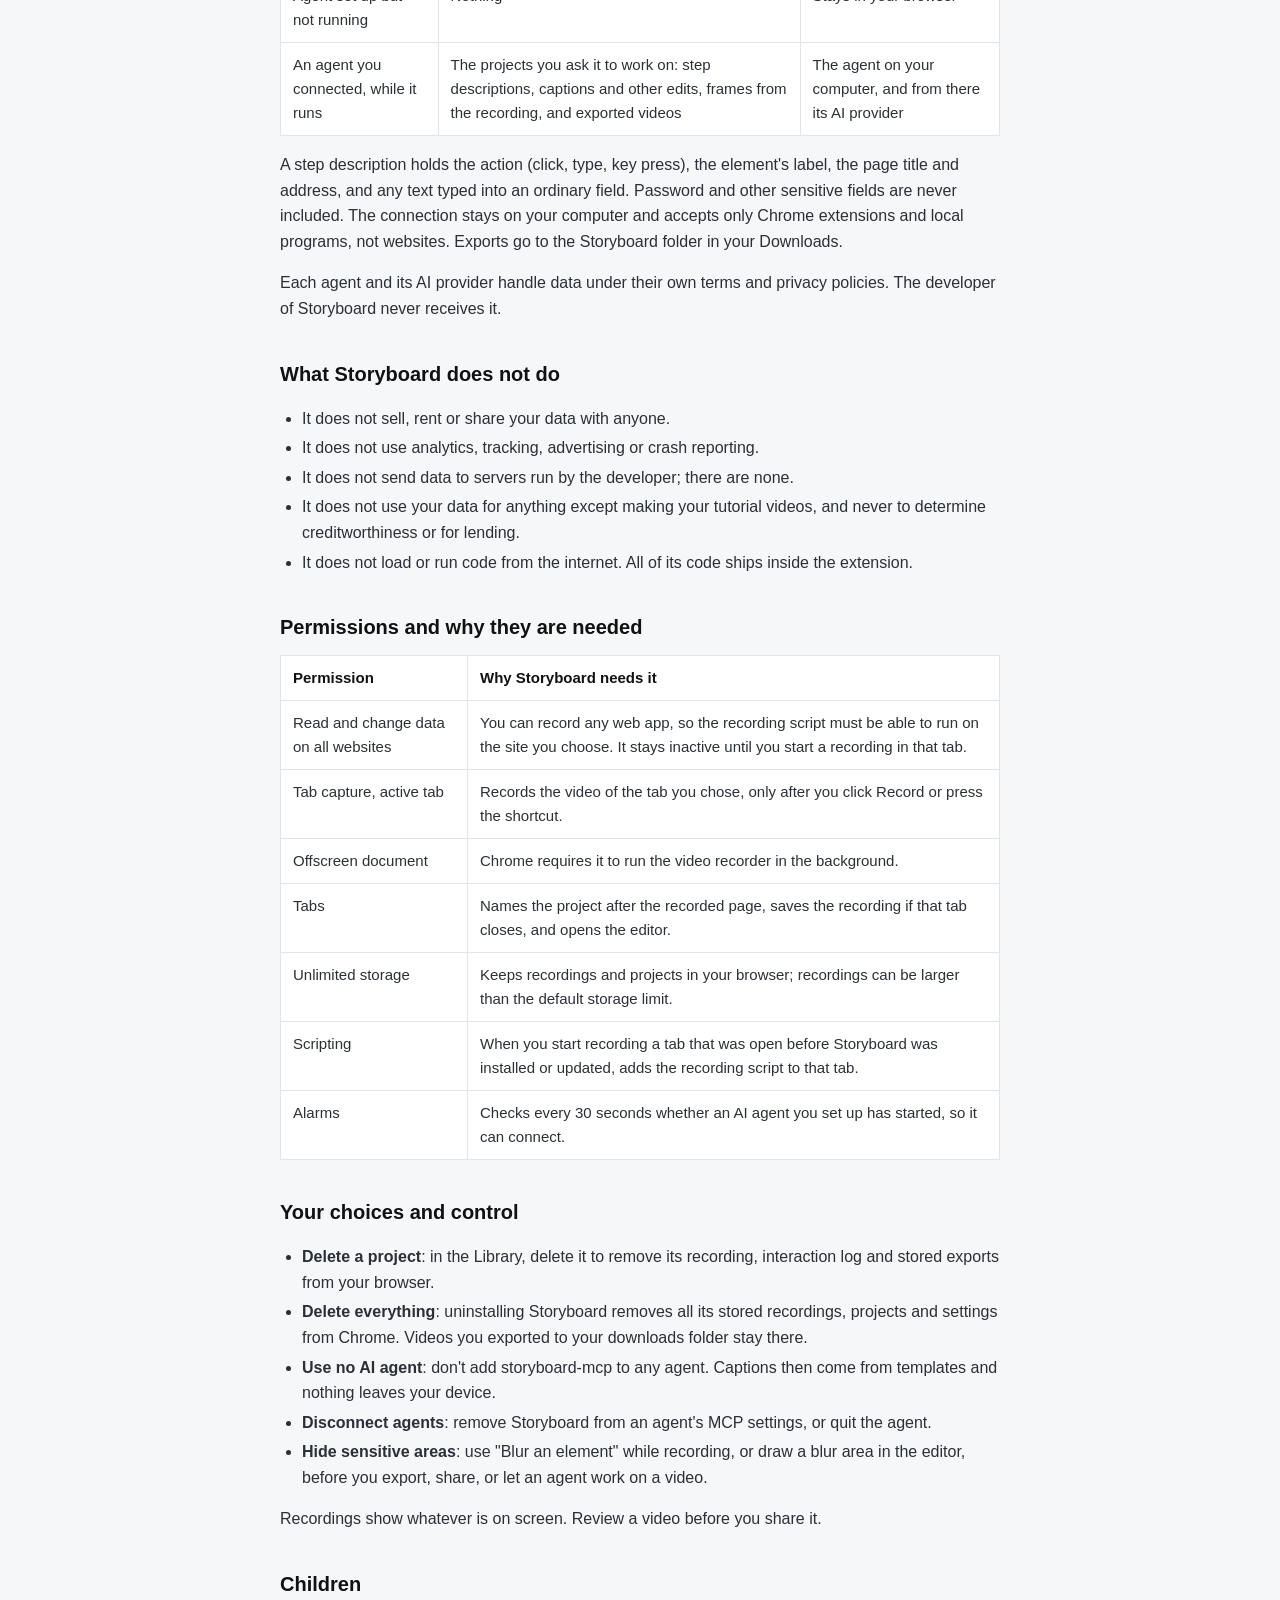
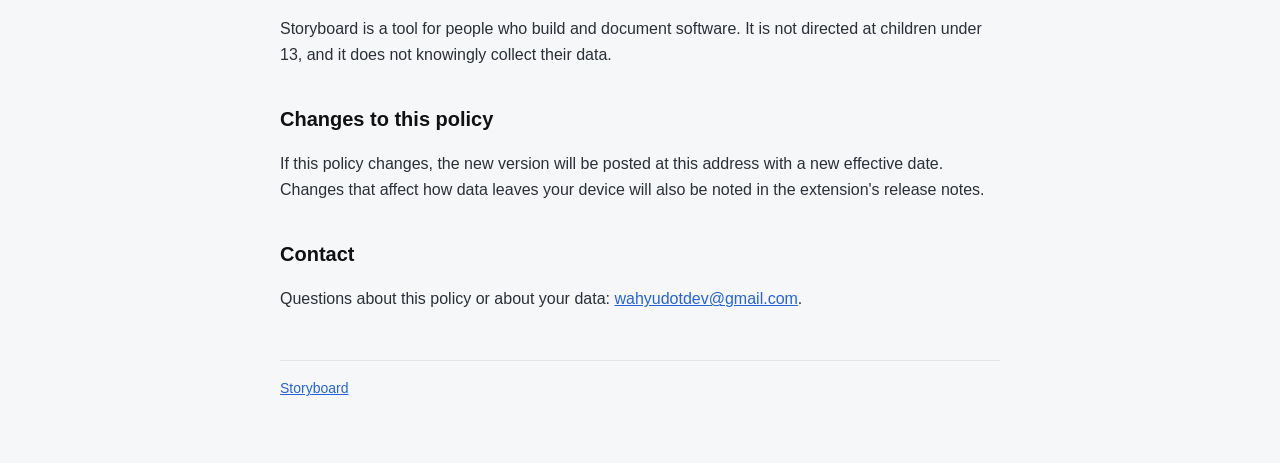
==== commit 6ede39f1: "Privacy policy: scripting permission Co-Authored-By: Claude Opus 5.5 (1M context) <noreply@anthropic" ====
--- a/privacy/index.html
+++ b/privacy/index.html
@@ -70,6 +70,7 @@
       <tr><td>Offscreen document</td><td>Chrome requires it to run the video recorder in the background.</td></tr>
       <tr><td>Tabs</td><td>Names the project after the recorded page, saves the recording if that tab closes, and opens the editor.</td></tr>
       <tr><td>Unlimited storage</td><td>Keeps recordings and projects in your browser; recordings can be larger than the default storage limit.</td></tr>
+      <tr><td>Scripting</td><td>When you start recording a tab that was open before Storyboard was installed or updated, adds the recording script to that tab.</td></tr>
       <tr><td>Alarms</td><td>Checks every 30 seconds whether an AI agent you set up has started, so it can connect.</td></tr>
     </tbody>
   </table>
